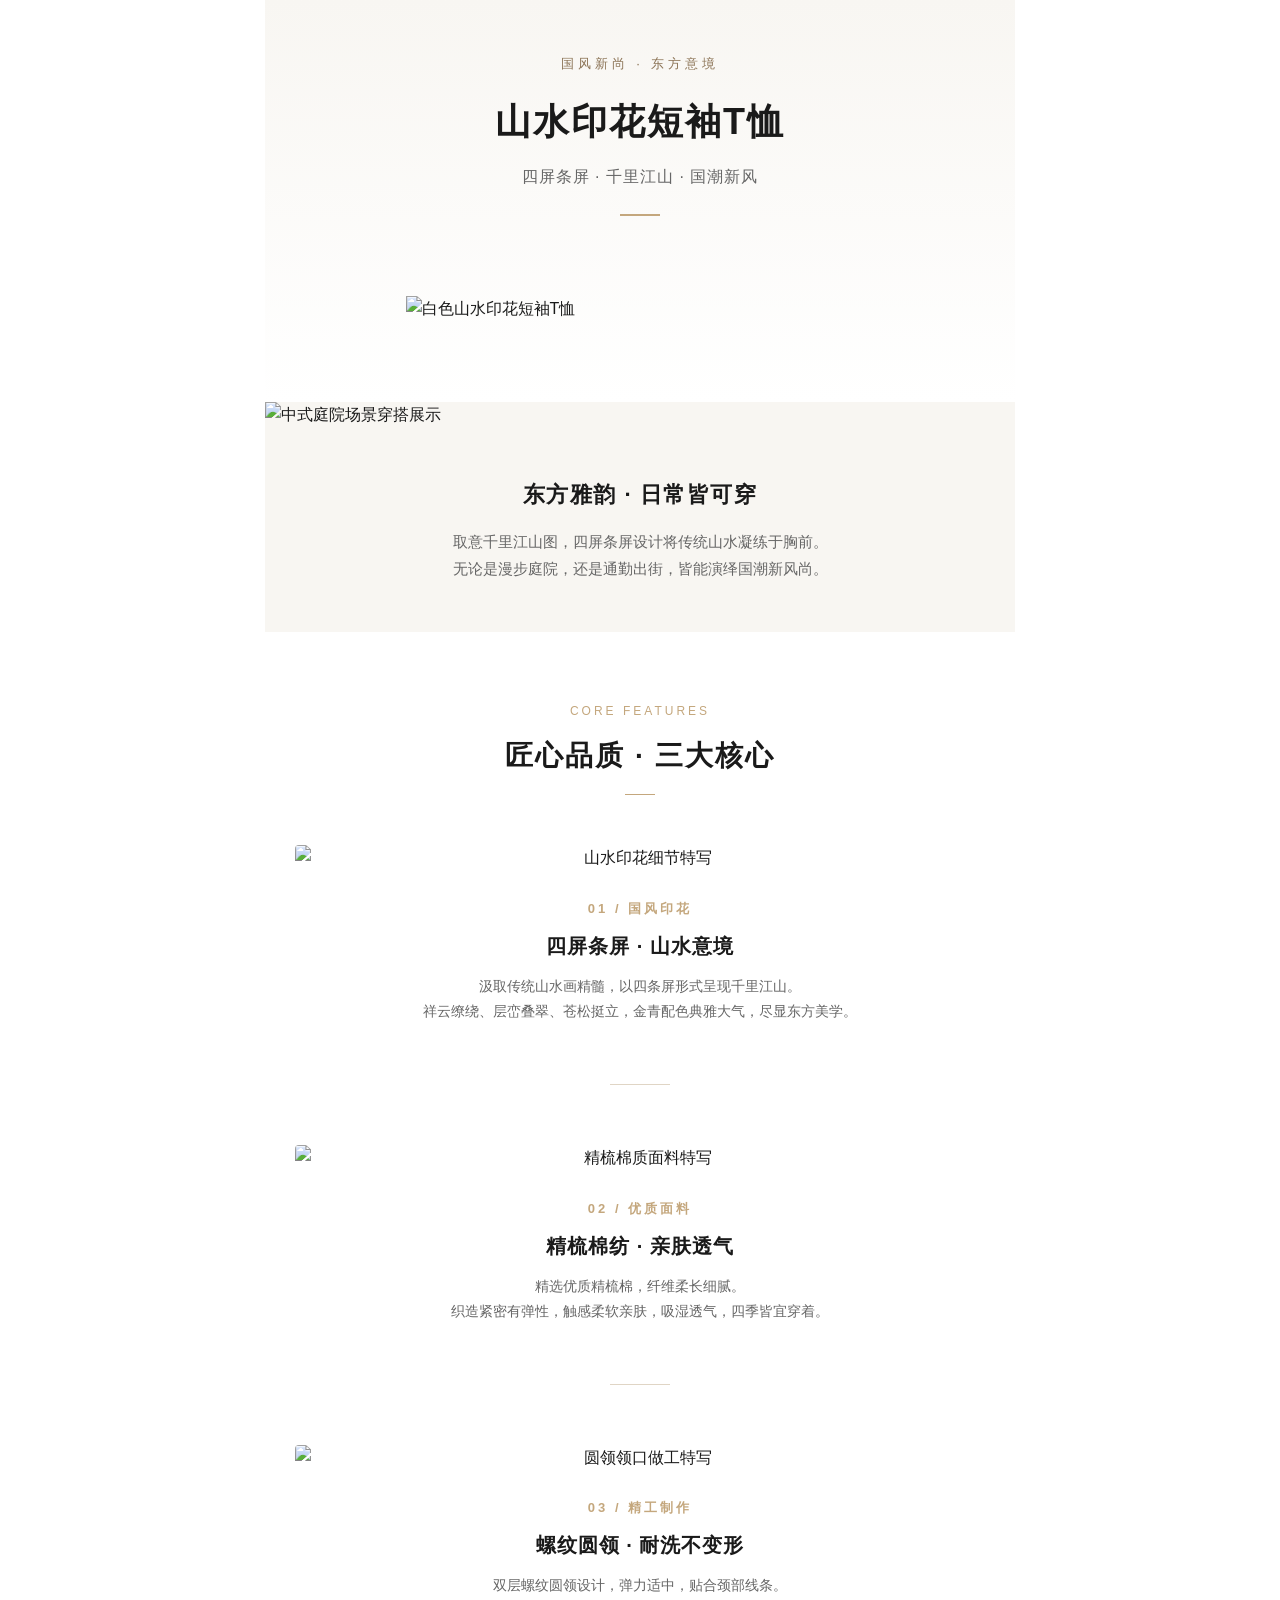
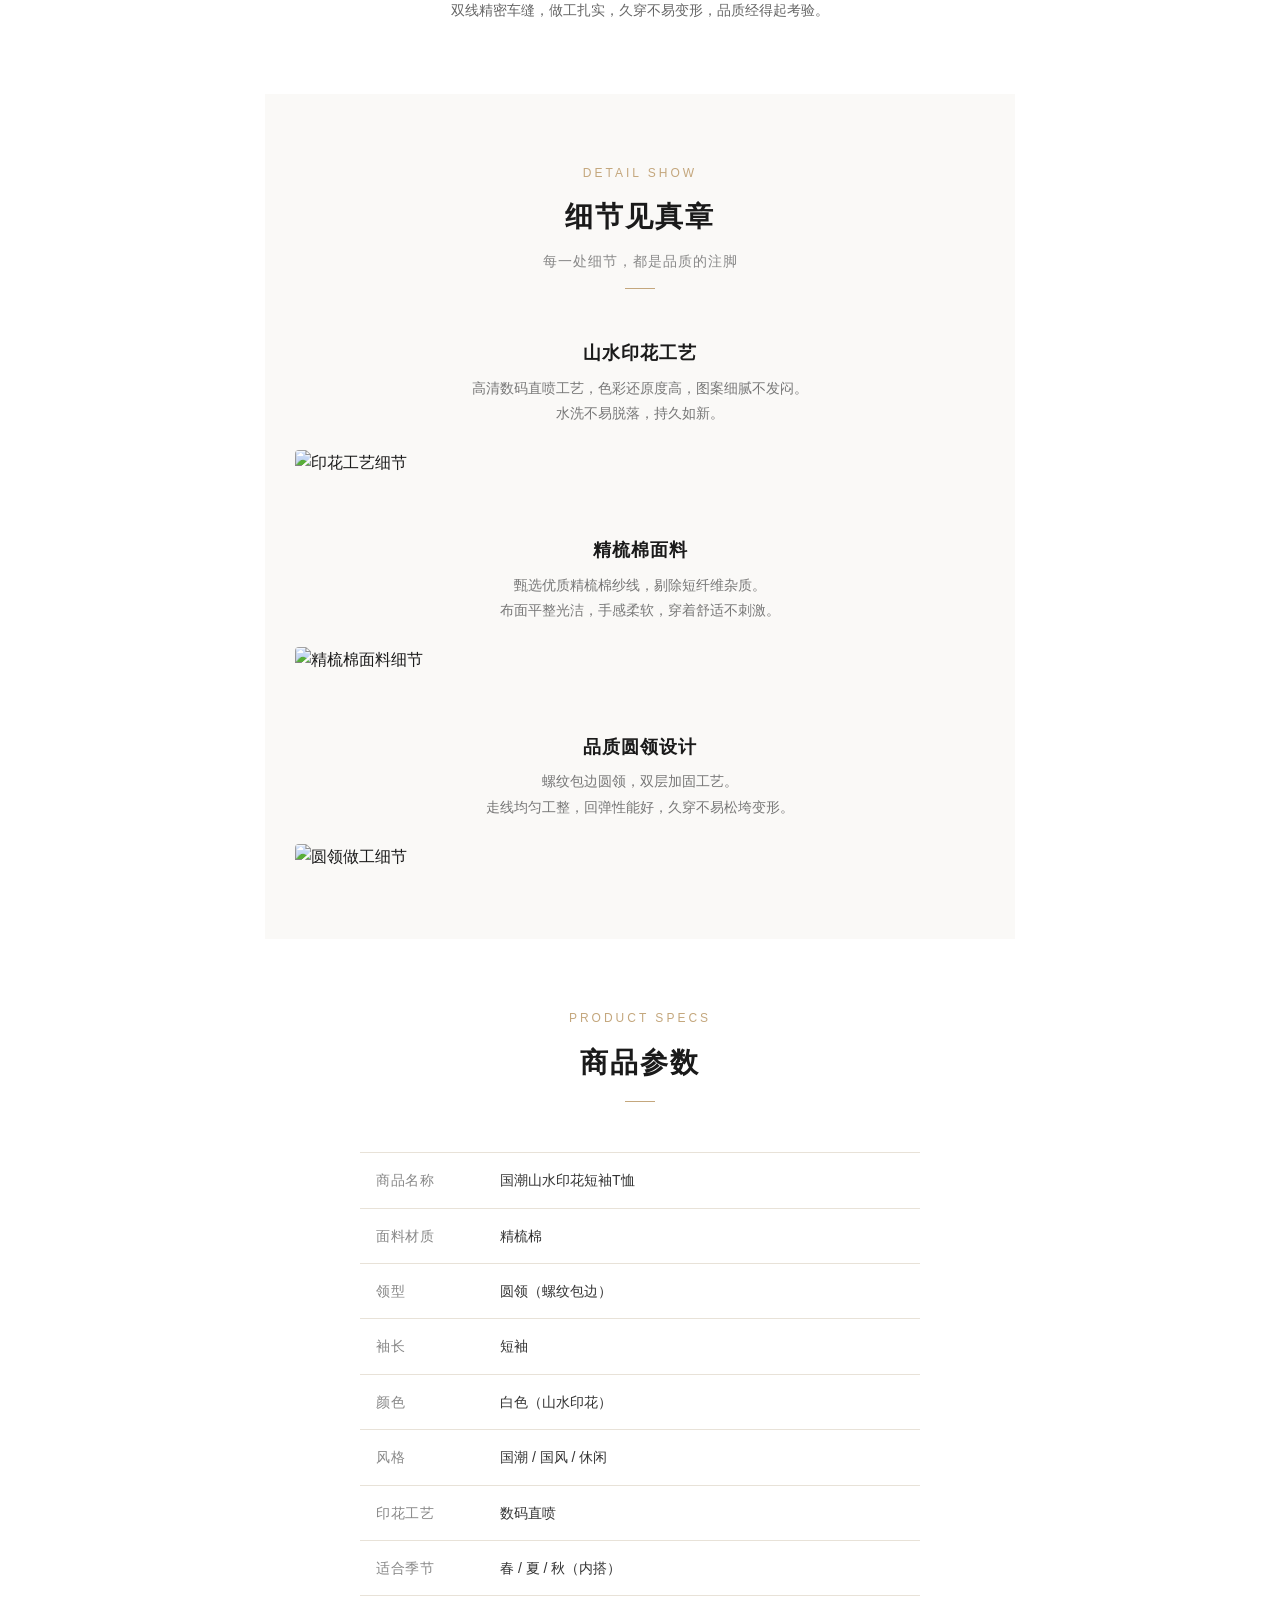
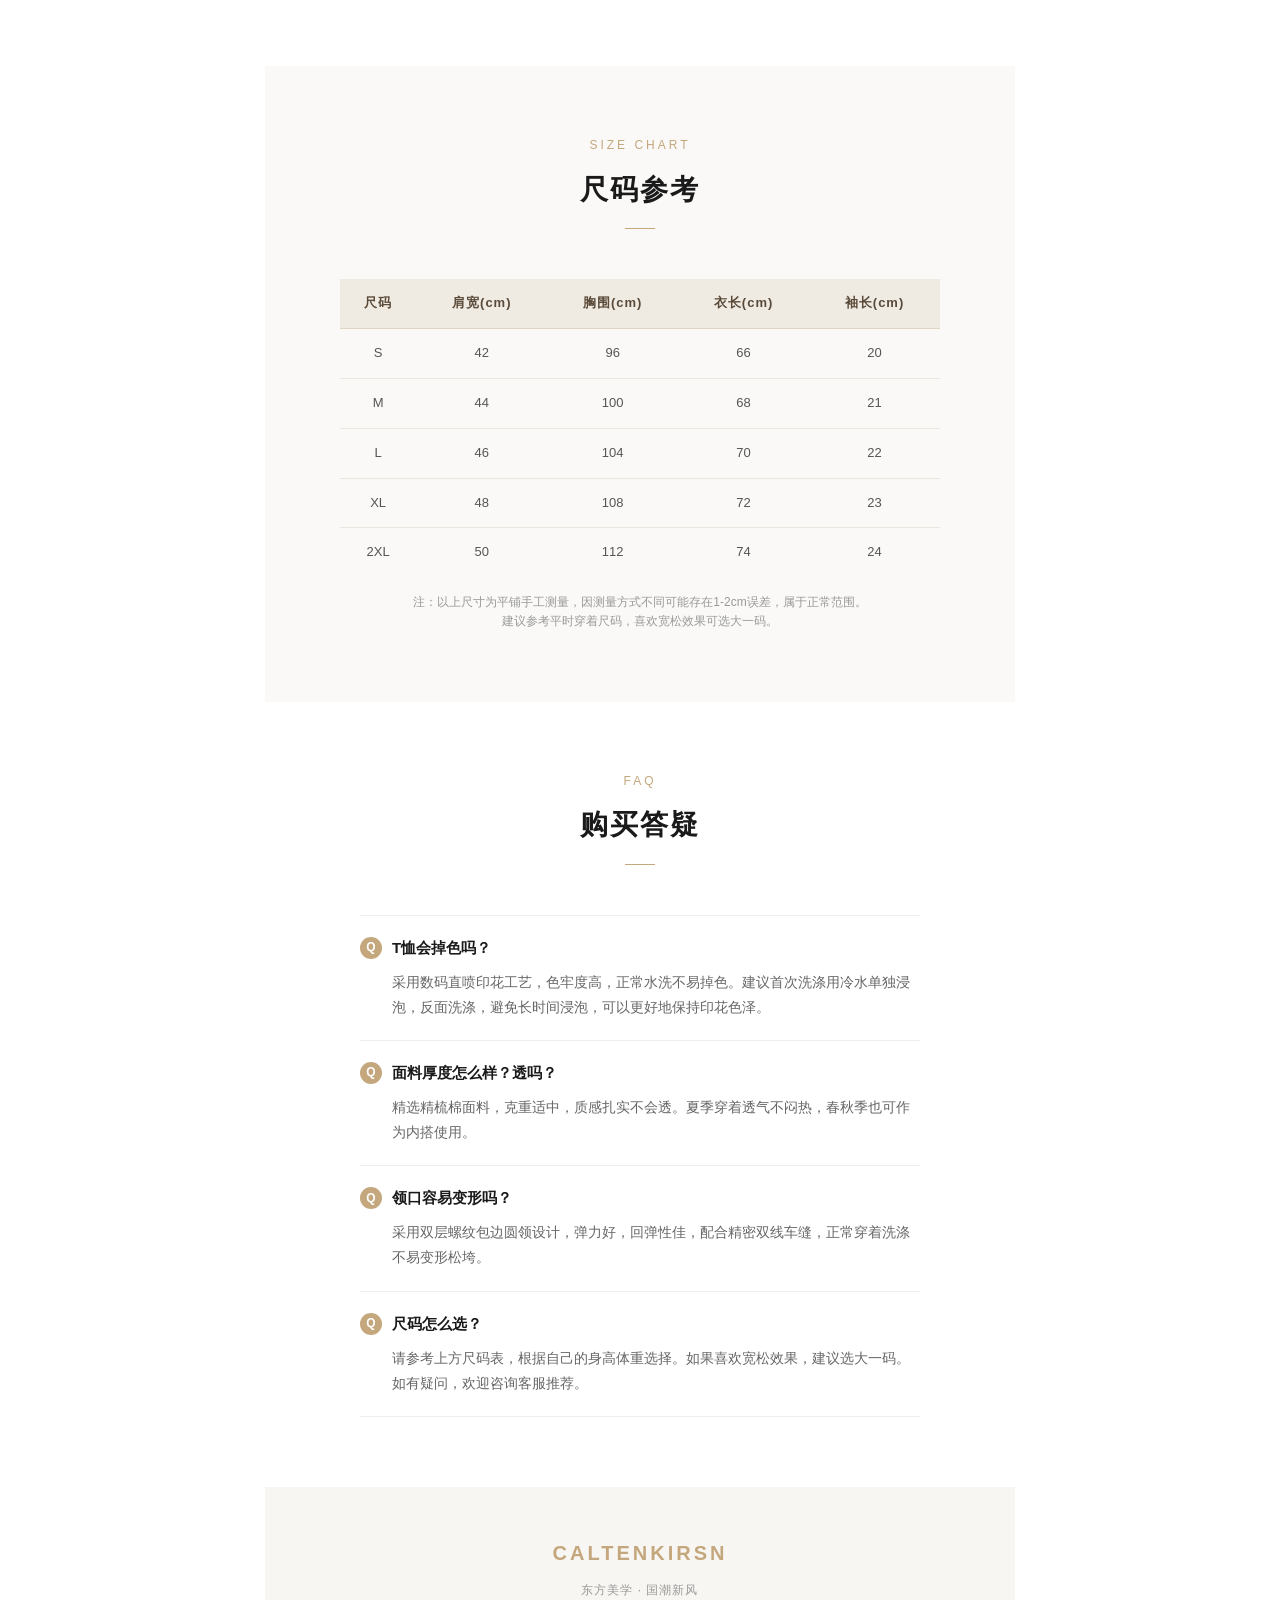
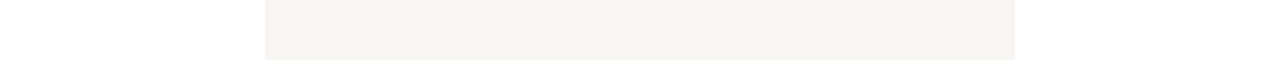
==== case1.html @ 5fe91e08 "更新站点内容 2026-09-12 17:21" ====
<!-- Generated by Trae Work -->
<!DOCTYPE html>
<html lang="zh-CN">
<head>
<meta charset="UTF-8">
<meta name="viewport" content="width=device-width, initial-scale=1.0">
<title>国潮山水印花短袖T恤 - 商品详情</title>
<style>
  * { margin: 0; padding: 0; box-sizing: border-box; }

  body {
    font-family: "Noto Sans CJK SC", "PingFang SC", "Microsoft YaHei", -apple-system, sans-serif;
    color: #1a1a1a;
    background: #ffffff;
    line-height: 1.6;
    -webkit-font-smoothing: antialiased;
  }

  .detail-page {
    max-width: 750px;
    margin: 0 auto;
    background: #ffffff;
  }

  /* ============ Module 1: Hero ============ */
  .hero-section {
    position: relative;
    width: 100%;
    background: linear-gradient(180deg, #f8f6f2 0%, #ffffff 100%);
    overflow: hidden;
  }

  .hero-image-wrap {
    width: 100%;
    display: flex;
    justify-content: center;
    align-items: center;
    padding: 60px 40px 80px;
  }

  .hero-image-wrap img {
    width: 70%;
    max-width: 500px;
    height: auto;
    display: block;
  }

  .hero-headline {
    text-align: center;
    padding: 50px 30px 20px;
  }

  .hero-tag {
    display: inline-block;
    font-size: 13px;
    letter-spacing: 4px;
    color: #8b7355;
    margin-bottom: 18px;
    font-weight: 500;
  }

  .hero-title {
    font-size: 36px;
    font-weight: 700;
    color: #1a1a1a;
    margin-bottom: 14px;
    letter-spacing: 2px;
  }

  .hero-subtitle {
    font-size: 16px;
    color: #666;
    font-weight: 400;
    letter-spacing: 1px;
  }

  .hero-divider {
    width: 40px;
    height: 2px;
    background: #c4a77d;
    margin: 24px auto 0;
  }

  /* ============ Section Common ============ */
  .section {
    padding: 70px 30px;
  }

  .section-header {
    text-align: center;
    margin-bottom: 50px;
  }

  .section-tag {
    font-size: 12px;
    letter-spacing: 3px;
    color: #c4a77d;
    margin-bottom: 12px;
    font-weight: 500;
  }

  .section-title {
    font-size: 28px;
    font-weight: 700;
    color: #1a1a1a;
    letter-spacing: 2px;
    margin-bottom: 10px;
  }

  .section-subtitle {
    font-size: 14px;
    color: #888;
    letter-spacing: 1px;
  }

  .divider {
    width: 30px;
    height: 1px;
    background: #c4a77d;
    margin: 16px auto 0;
  }

  /* ============ Module 2: Scene / Lifestyle ============ */
  .scene-section {
    background: #f8f6f2;
    padding: 0;
  }

  .scene-image-wrap {
    width: 100%;
  }

  .scene-image-wrap img {
    width: 100%;
    height: auto;
    display: block;
  }

  .scene-copy {
    padding: 50px 30px;
    text-align: center;
  }

  .scene-copy h3 {
    font-size: 22px;
    font-weight: 600;
    margin-bottom: 16px;
    color: #1a1a1a;
    letter-spacing: 1.5px;
  }

  .scene-copy p {
    font-size: 15px;
    color: #666;
    line-height: 1.8;
    max-width: 500px;
    margin: 0 auto;
  }

  /* ============ Module 3: Core Selling Points ============ */
  .features-grid {
    display: flex;
    flex-direction: column;
    gap: 60px;
  }

  .feature-item {
    display: flex;
    flex-direction: column;
    align-items: center;
    text-align: center;
  }

  .feature-image {
    width: 100%;
    border-radius: 4px;
    overflow: hidden;
    margin-bottom: 28px;
  }

  .feature-image img {
    width: 100%;
    height: auto;
    display: block;
  }

  .feature-num {
    font-size: 13px;
    color: #c4a77d;
    letter-spacing: 3px;
    margin-bottom: 10px;
    font-weight: 600;
  }

  .feature-title {
    font-size: 20px;
    font-weight: 600;
    color: #1a1a1a;
    margin-bottom: 12px;
    letter-spacing: 1px;
  }

  .feature-desc {
    font-size: 14px;
    color: #666;
    line-height: 1.8;
    max-width: 480px;
  }

  .feature-line {
    width: 60px;
    height: 1px;
    background: #e0d5c5;
    margin: 0 auto;
  }

  /* ============ Module 4: Detail Section (text-first, then image) ============ */
  .detail-section {
    background: #faf9f7;
  }

  .detail-block {
    margin-bottom: 60px;
  }

  .detail-block:last-child {
    margin-bottom: 0;
  }

  .detail-text {
    text-align: center;
    margin-bottom: 24px;
  }

  .detail-text h4 {
    font-size: 18px;
    font-weight: 600;
    color: #1a1a1a;
    margin-bottom: 8px;
    letter-spacing: 1px;
  }

  .detail-text p {
    font-size: 14px;
    color: #777;
    line-height: 1.8;
  }

  .detail-image {
    width: 100%;
    border-radius: 4px;
    overflow: hidden;
  }

  .detail-image img {
    width: 100%;
    height: auto;
    display: block;
  }

  /* ============ Module 5: Specs Table ============ */
  .specs-section {
    background: #ffffff;
  }

  .specs-table {
    max-width: 560px;
    margin: 0 auto;
    border-top: 1px solid #e8e2d8;
  }

  .spec-row {
    display: flex;
    border-bottom: 1px solid #e8e2d8;
    padding: 16px 0;
  }

  .spec-label {
    width: 140px;
    font-size: 14px;
    color: #888;
    font-weight: 500;
    padding-left: 16px;
    letter-spacing: 0.5px;
  }

  .spec-value {
    flex: 1;
    font-size: 14px;
    color: #333;
    padding-right: 16px;
  }

  /* ============ Module 6: Size Chart ============ */
  .size-section {
    background: #faf9f7;
  }

  .size-table {
    width: 100%;
    max-width: 600px;
    margin: 0 auto;
    border-collapse: collapse;
    font-size: 13px;
  }

  .size-table th {
    background: #f0ebe2;
    color: #5a4a3a;
    font-weight: 600;
    padding: 14px 8px;
    letter-spacing: 1px;
    border-bottom: 1px solid #e0d5c5;
  }

  .size-table td {
    padding: 14px 8px;
    text-align: center;
    color: #555;
    border-bottom: 1px solid #ece7de;
  }

  .size-table tr:last-child td {
    border-bottom: none;
  }

  .size-note {
    text-align: center;
    font-size: 12px;
    color: #999;
    margin-top: 16px;
    line-height: 1.6;
  }

  /* ============ Module 7: FAQ ============ */
  .faq-section {
    background: #ffffff;
  }

  .faq-list {
    max-width: 560px;
    margin: 0 auto;
  }

  .faq-item {
    border-bottom: 1px solid #eee;
    padding: 20px 0;
  }

  .faq-item:first-child {
    border-top: 1px solid #eee;
  }

  .faq-q {
    font-size: 15px;
    font-weight: 600;
    color: #1a1a1a;
    margin-bottom: 10px;
    display: flex;
    align-items: flex-start;
    gap: 10px;
  }

  .faq-q::before {
    content: "Q";
    display: inline-flex;
    align-items: center;
    justify-content: center;
    min-width: 22px;
    height: 22px;
    background: #c4a77d;
    color: #fff;
    border-radius: 50%;
    font-size: 12px;
    font-weight: 700;
    flex-shrink: 0;
    margin-top: 1px;
  }

  .faq-a {
    font-size: 14px;
    color: #666;
    line-height: 1.8;
    padding-left: 32px;
  }

  /* ============ Footer ============ */
  .footer {
    text-align: center;
    padding: 50px 30px 60px;
    background: #f8f6f2;
  }

  .footer-logo {
    font-size: 20px;
    font-weight: 700;
    color: #c4a77d;
    letter-spacing: 3px;
    margin-bottom: 12px;
  }

  .footer-text {
    font-size: 12px;
    color: #999;
    letter-spacing: 1px;
  }

  /* ============ Responsive ============ */
  @media (max-width: 480px) {
    .hero-title { font-size: 28px; }
    .hero-tag { font-size: 12px; }
    .section-title { font-size: 22px; }
    .hero-image-wrap { padding: 40px 20px 60px; }
    .section { padding: 50px 20px; }
    .spec-label { width: 110px; }
  }
</style>
</head>
<body>
<div class="detail-page">

  <!-- Module 1: Hero / 首屏 -->
  <section class="hero-section">
    <div class="hero-headline">
      <div class="hero-tag">国风新尚 · 东方意境</div>
      <h1 class="hero-title">山水印花短袖T恤</h1>
      <p class="hero-subtitle">四屏条屏 · 千里江山 · 国潮新风</p>
      <div class="hero-divider"></div>
    </div>
    <div class="hero-image-wrap">
      <img src="detail_01_hero.jpg" alt="白色山水印花短袖T恤">
    </div>
  </section>

  <!-- Module 2: Scene / 场景穿搭 -->
  <section class="scene-section">
    <div class="scene-image-wrap">
      <img src="detail_02_scene.jpg" alt="中式庭院场景穿搭展示">
    </div>
    <div class="scene-copy">
      <h3>东方雅韵 · 日常皆可穿</h3>
      <p>取意千里江山图，四屏条屏设计将传统山水凝练于胸前。<br>
      无论是漫步庭院，还是通勤出街，皆能演绎国潮新风尚。</p>
    </div>
  </section>

  <!-- Module 3: Core Benefits / 核心卖点 -->
  <section class="section">
    <div class="section-header">
      <div class="section-tag">CORE FEATURES</div>
      <h2 class="section-title">匠心品质 · 三大核心</h2>
      <div class="divider"></div>
    </div>

    <div class="features-grid">
      <!-- Feature 1: Print -->
      <div class="feature-item">
        <div class="feature-image">
          <img src="detail_03_print_detail.jpg" alt="山水印花细节特写">
        </div>
        <div class="feature-num">01 / 国风印花</div>
        <h3 class="feature-title">四屏条屏 · 山水意境</h3>
        <p class="feature-desc">汲取传统山水画精髓，以四条屏形式呈现千里江山。<br>
        祥云缭绕、层峦叠翠、苍松挺立，金青配色典雅大气，尽显东方美学。</p>
      </div>

      <div class="feature-line"></div>

      <!-- Feature 2: Fabric -->
      <div class="feature-item">
        <div class="feature-image">
          <img src="detail_04_fabric_detail.jpg" alt="精梳棉质面料特写">
        </div>
        <div class="feature-num">02 / 优质面料</div>
        <h3 class="feature-title">精梳棉纺 · 亲肤透气</h3>
        <p class="feature-desc">精选优质精梳棉，纤维柔长细腻。<br>
        织造紧密有弹性，触感柔软亲肤，吸湿透气，四季皆宜穿着。</p>
      </div>

      <div class="feature-line"></div>

      <!-- Feature 3: Collar Craft -->
      <div class="feature-item">
        <div class="feature-image">
          <img src="detail_05_collar_detail.jpg" alt="圆领领口做工特写">
        </div>
        <div class="feature-num">03 / 精工制作</div>
        <h3 class="feature-title">螺纹圆领 · 耐洗不变形</h3>
        <p class="feature-desc">双层螺纹圆领设计，弹力适中，贴合颈部线条。<br>
        双线精密车缝，做工扎实，久穿不易变形，品质经得起考验。</p>
      </div>
    </div>
  </section>

  <!-- Module 4: Details / 细节详解 -->
  <section class="section detail-section">
    <div class="section-header">
      <div class="section-tag">DETAIL SHOW</div>
      <h2 class="section-title">细节见真章</h2>
      <p class="section-subtitle">每一处细节，都是品质的注脚</p>
      <div class="divider"></div>
    </div>

    <div class="detail-block">
      <div class="detail-text">
        <h4>山水印花工艺</h4>
        <p>高清数码直喷工艺，色彩还原度高，图案细腻不发闷。<br>水洗不易脱落，持久如新。</p>
      </div>
      <div class="detail-image">
        <img src="detail_03_print_detail.jpg" alt="印花工艺细节">
      </div>
    </div>

    <div class="detail-block">
      <div class="detail-text">
        <h4>精梳棉面料</h4>
        <p>甄选优质精梳棉纱线，剔除短纤维杂质。<br>布面平整光洁，手感柔软，穿着舒适不刺激。</p>
      </div>
      <div class="detail-image">
        <img src="detail_04_fabric_detail.jpg" alt="精梳棉面料细节">
      </div>
    </div>

    <div class="detail-block">
      <div class="detail-text">
        <h4>品质圆领设计</h4>
        <p>螺纹包边圆领，双层加固工艺。<br>走线均匀工整，回弹性能好，久穿不易松垮变形。</p>
      </div>
      <div class="detail-image">
        <img src="detail_05_collar_detail.jpg" alt="圆领做工细节">
      </div>
    </div>
  </section>

  <!-- Module 5: Specs / 参数规格 -->
  <section class="section specs-section">
    <div class="section-header">
      <div class="section-tag">PRODUCT SPECS</div>
      <h2 class="section-title">商品参数</h2>
      <div class="divider"></div>
    </div>

    <div class="specs-table">
      <div class="spec-row">
        <div class="spec-label">商品名称</div>
        <div class="spec-value">国潮山水印花短袖T恤</div>
      </div>
      <div class="spec-row">
        <div class="spec-label">面料材质</div>
        <div class="spec-value">精梳棉</div>
      </div>
      <div class="spec-row">
        <div class="spec-label">领型</div>
        <div class="spec-value">圆领（螺纹包边）</div>
      </div>
      <div class="spec-row">
        <div class="spec-label">袖长</div>
        <div class="spec-value">短袖</div>
      </div>
      <div class="spec-row">
        <div class="spec-label">颜色</div>
        <div class="spec-value">白色（山水印花）</div>
      </div>
      <div class="spec-row">
        <div class="spec-label">风格</div>
        <div class="spec-value">国潮 / 国风 / 休闲</div>
      </div>
      <div class="spec-row">
        <div class="spec-label">印花工艺</div>
        <div class="spec-value">数码直喷</div>
      </div>
      <div class="spec-row">
        <div class="spec-label">适合季节</div>
        <div class="spec-value">春 / 夏 / 秋（内搭）</div>
      </div>
    </div>
  </section>

  <!-- Module 6: Size Chart / 尺码表 -->
  <section class="section size-section">
    <div class="section-header">
      <div class="section-tag">SIZE CHART</div>
      <h2 class="section-title">尺码参考</h2>
      <div class="divider"></div>
    </div>

    <table class="size-table">
      <thead>
        <tr>
          <th>尺码</th>
          <th>肩宽(cm)</th>
          <th>胸围(cm)</th>
          <th>衣长(cm)</th>
          <th>袖长(cm)</th>
        </tr>
      </thead>
      <tbody>
        <tr>
          <td>S</td>
          <td>42</td>
          <td>96</td>
          <td>66</td>
          <td>20</td>
        </tr>
        <tr>
          <td>M</td>
          <td>44</td>
          <td>100</td>
          <td>68</td>
          <td>21</td>
        </tr>
        <tr>
          <td>L</td>
          <td>46</td>
          <td>104</td>
          <td>70</td>
          <td>22</td>
        </tr>
        <tr>
          <td>XL</td>
          <td>48</td>
          <td>108</td>
          <td>72</td>
          <td>23</td>
        </tr>
        <tr>
          <td>2XL</td>
          <td>50</td>
          <td>112</td>
          <td>74</td>
          <td>24</td>
        </tr>
      </tbody>
    </table>
    <p class="size-note">
      注：以上尺寸为平铺手工测量，因测量方式不同可能存在1-2cm误差，属于正常范围。<br>
      建议参考平时穿着尺码，喜欢宽松效果可选大一码。
    </p>
  </section>

  <!-- Module 7: FAQ / 购买答疑 -->
  <section class="section faq-section">
    <div class="section-header">
      <div class="section-tag">FAQ</div>
      <h2 class="section-title">购买答疑</h2>
      <div class="divider"></div>
    </div>

    <div class="faq-list">
      <div class="faq-item">
        <div class="faq-q">T恤会掉色吗？</div>
        <div class="faq-a">采用数码直喷印花工艺，色牢度高，正常水洗不易掉色。建议首次洗涤用冷水单独浸泡，反面洗涤，避免长时间浸泡，可以更好地保持印花色泽。</div>
      </div>
      <div class="faq-item">
        <div class="faq-q">面料厚度怎么样？透吗？</div>
        <div class="faq-a">精选精梳棉面料，克重适中，质感扎实不会透。夏季穿着透气不闷热，春秋季也可作为内搭使用。</div>
      </div>
      <div class="faq-item">
        <div class="faq-q">领口容易变形吗？</div>
        <div class="faq-a">采用双层螺纹包边圆领设计，弹力好，回弹性佳，配合精密双线车缝，正常穿着洗涤不易变形松垮。</div>
      </div>
      <div class="faq-item">
        <div class="faq-q">尺码怎么选？</div>
        <div class="faq-a">请参考上方尺码表，根据自己的身高体重选择。如果喜欢宽松效果，建议选大一码。如有疑问，欢迎咨询客服推荐。</div>
      </div>
    </div>
  </section>

  <!-- Footer -->
  <footer class="footer">
    <div class="footer-logo">CALTENKIRSN</div>
    <p class="footer-text">东方美学 · 国潮新风</p>
  </footer>

</div>
</body>
</html>
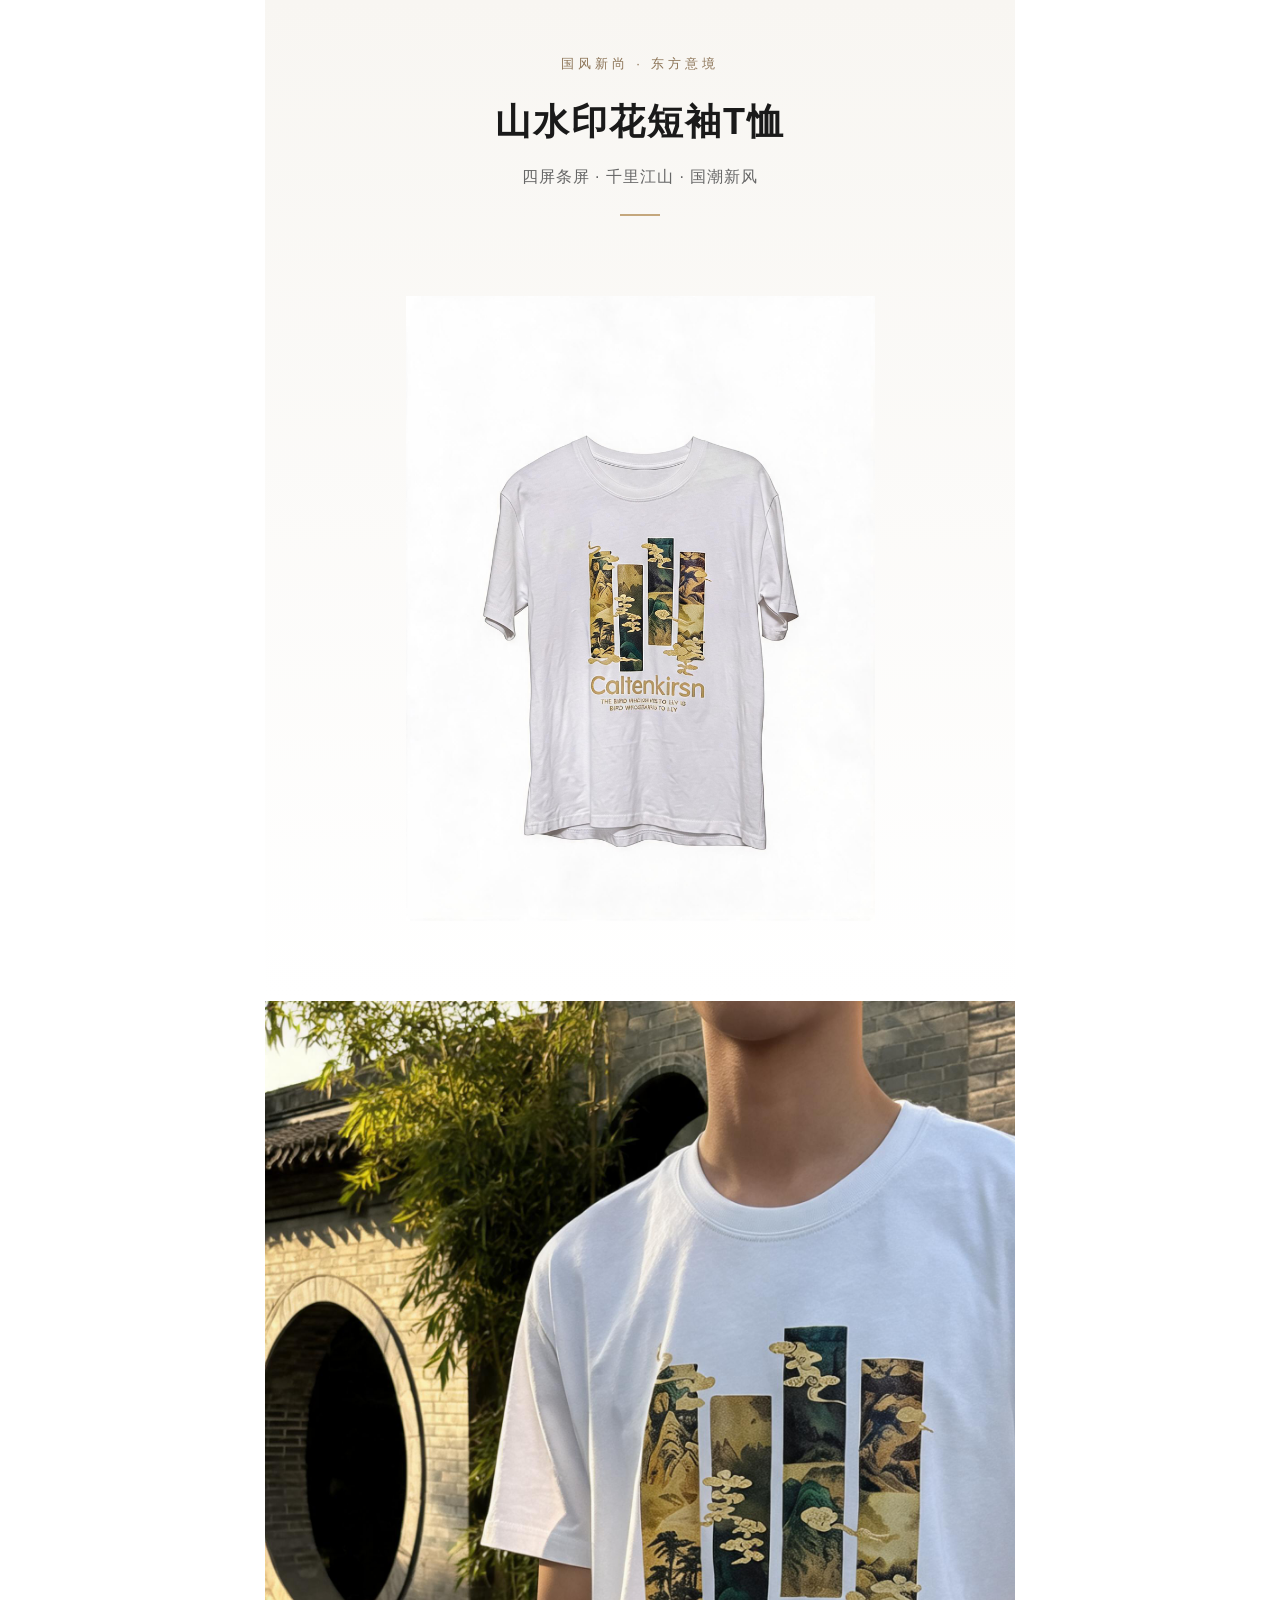
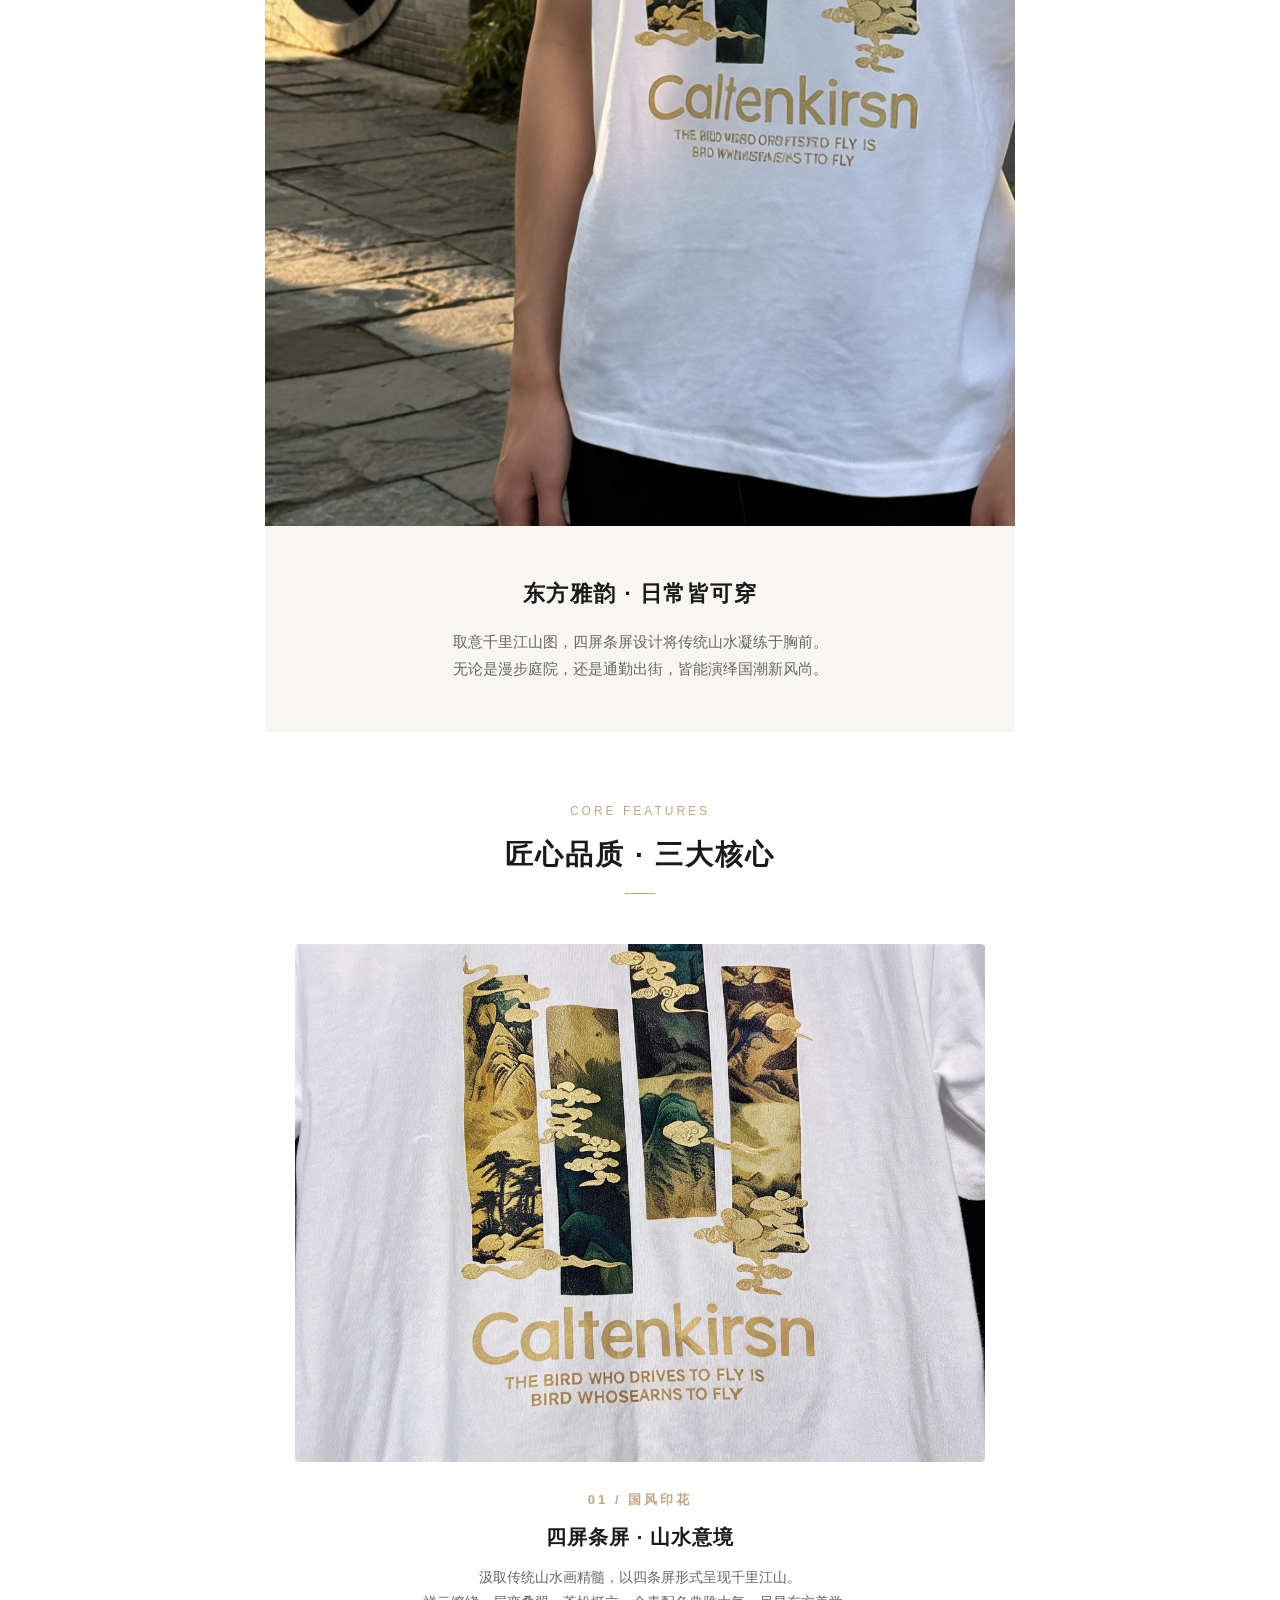
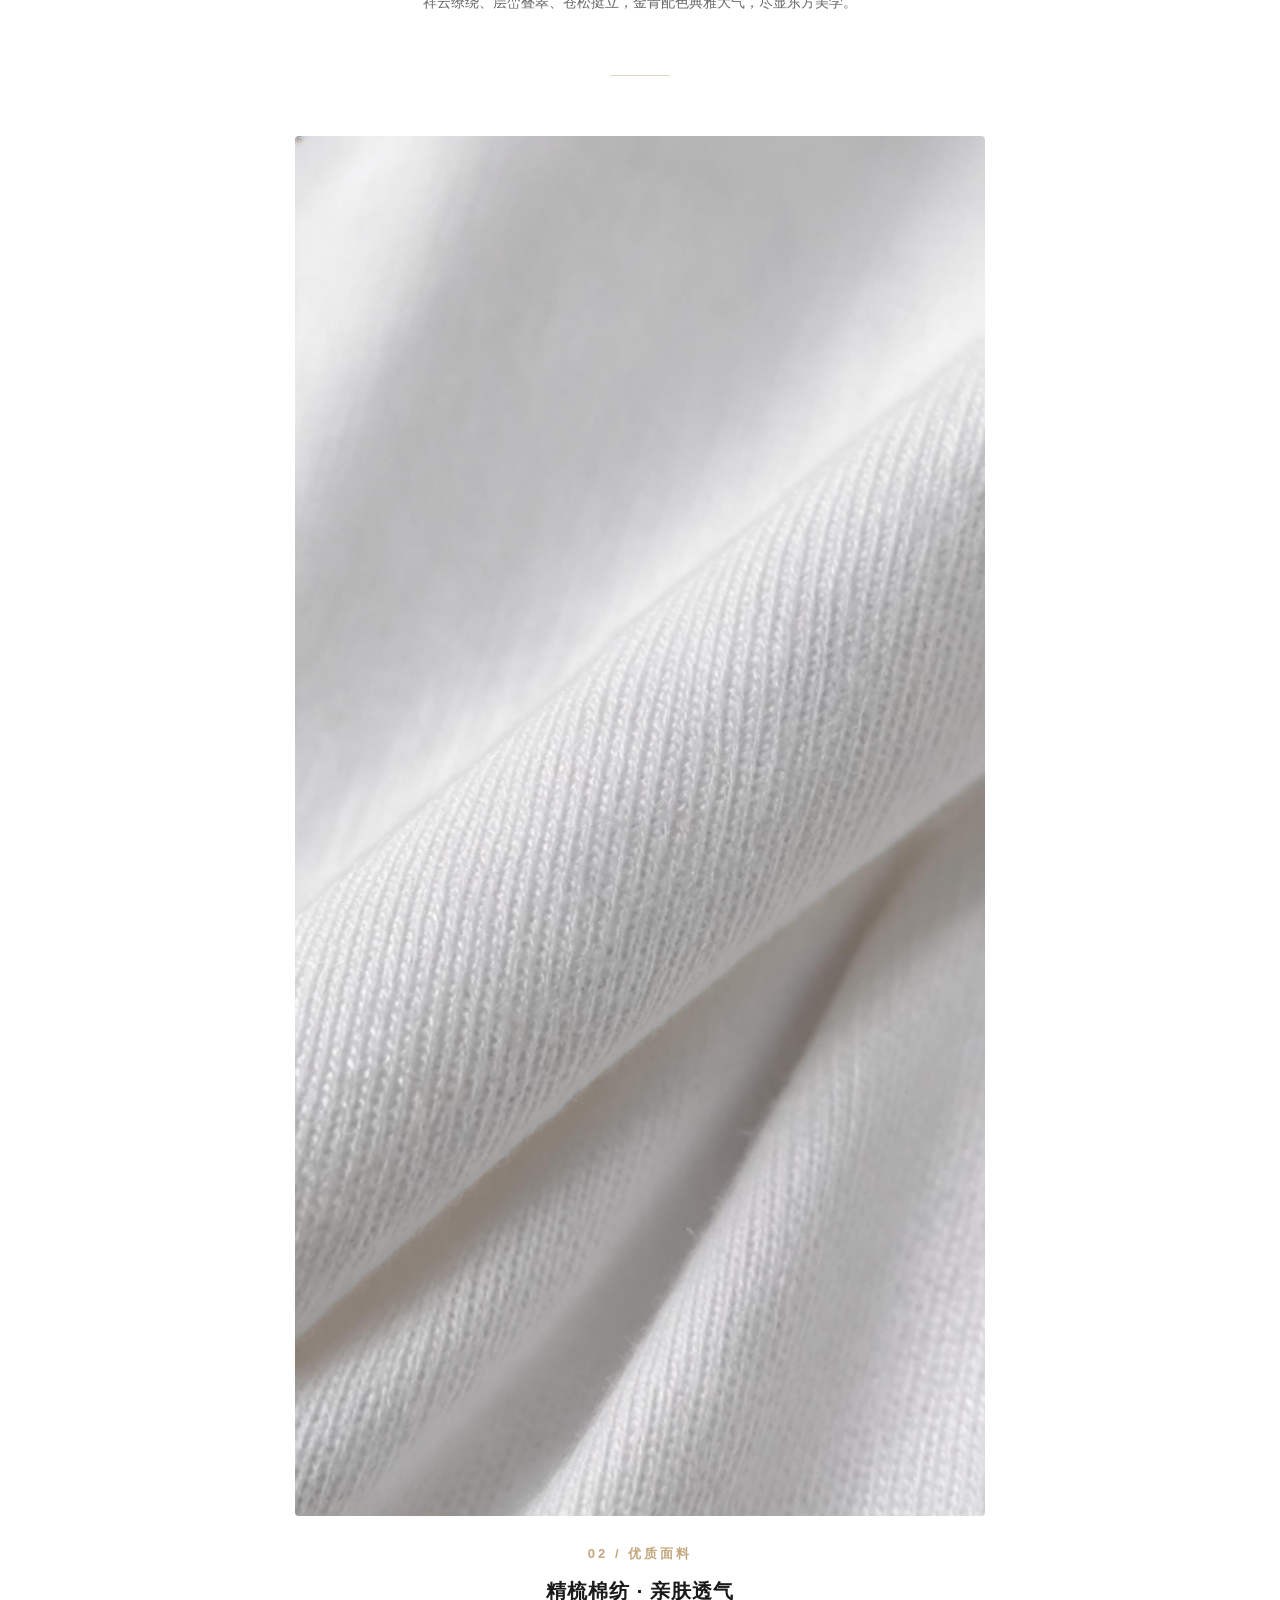
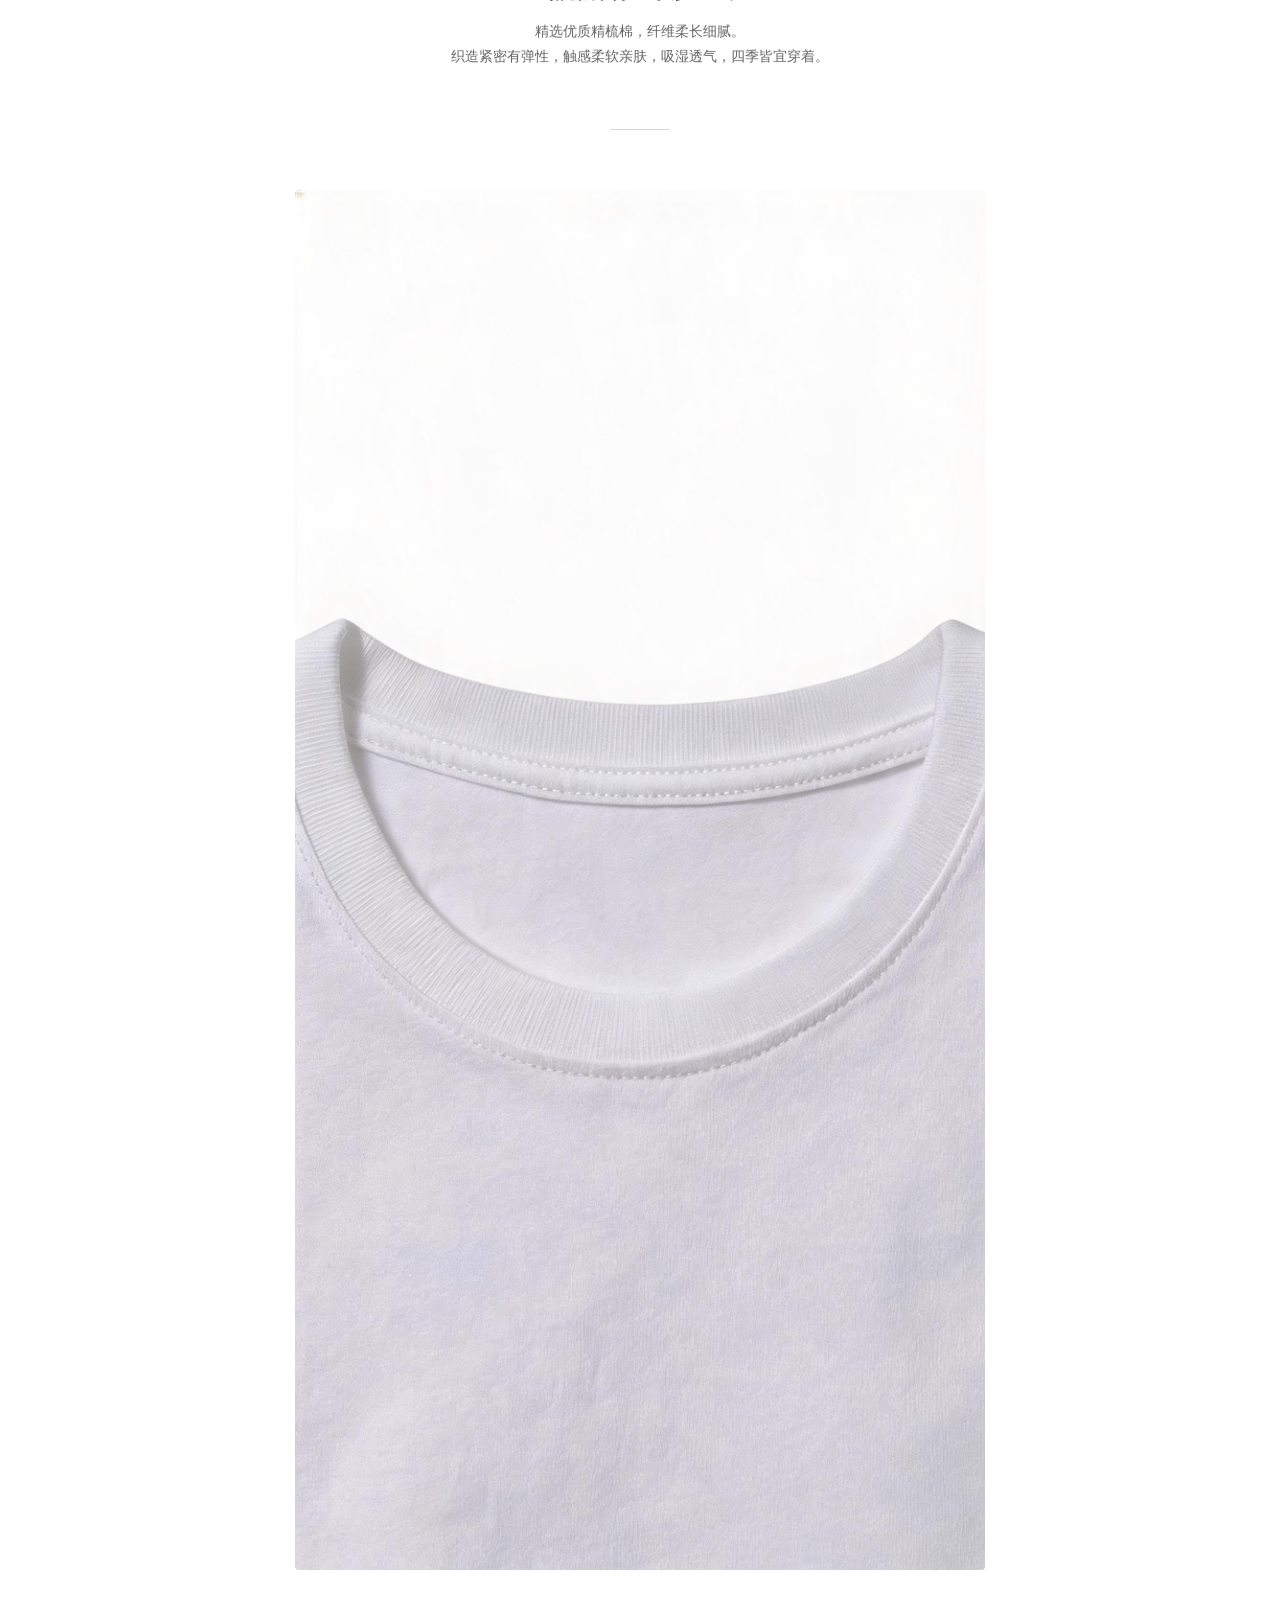
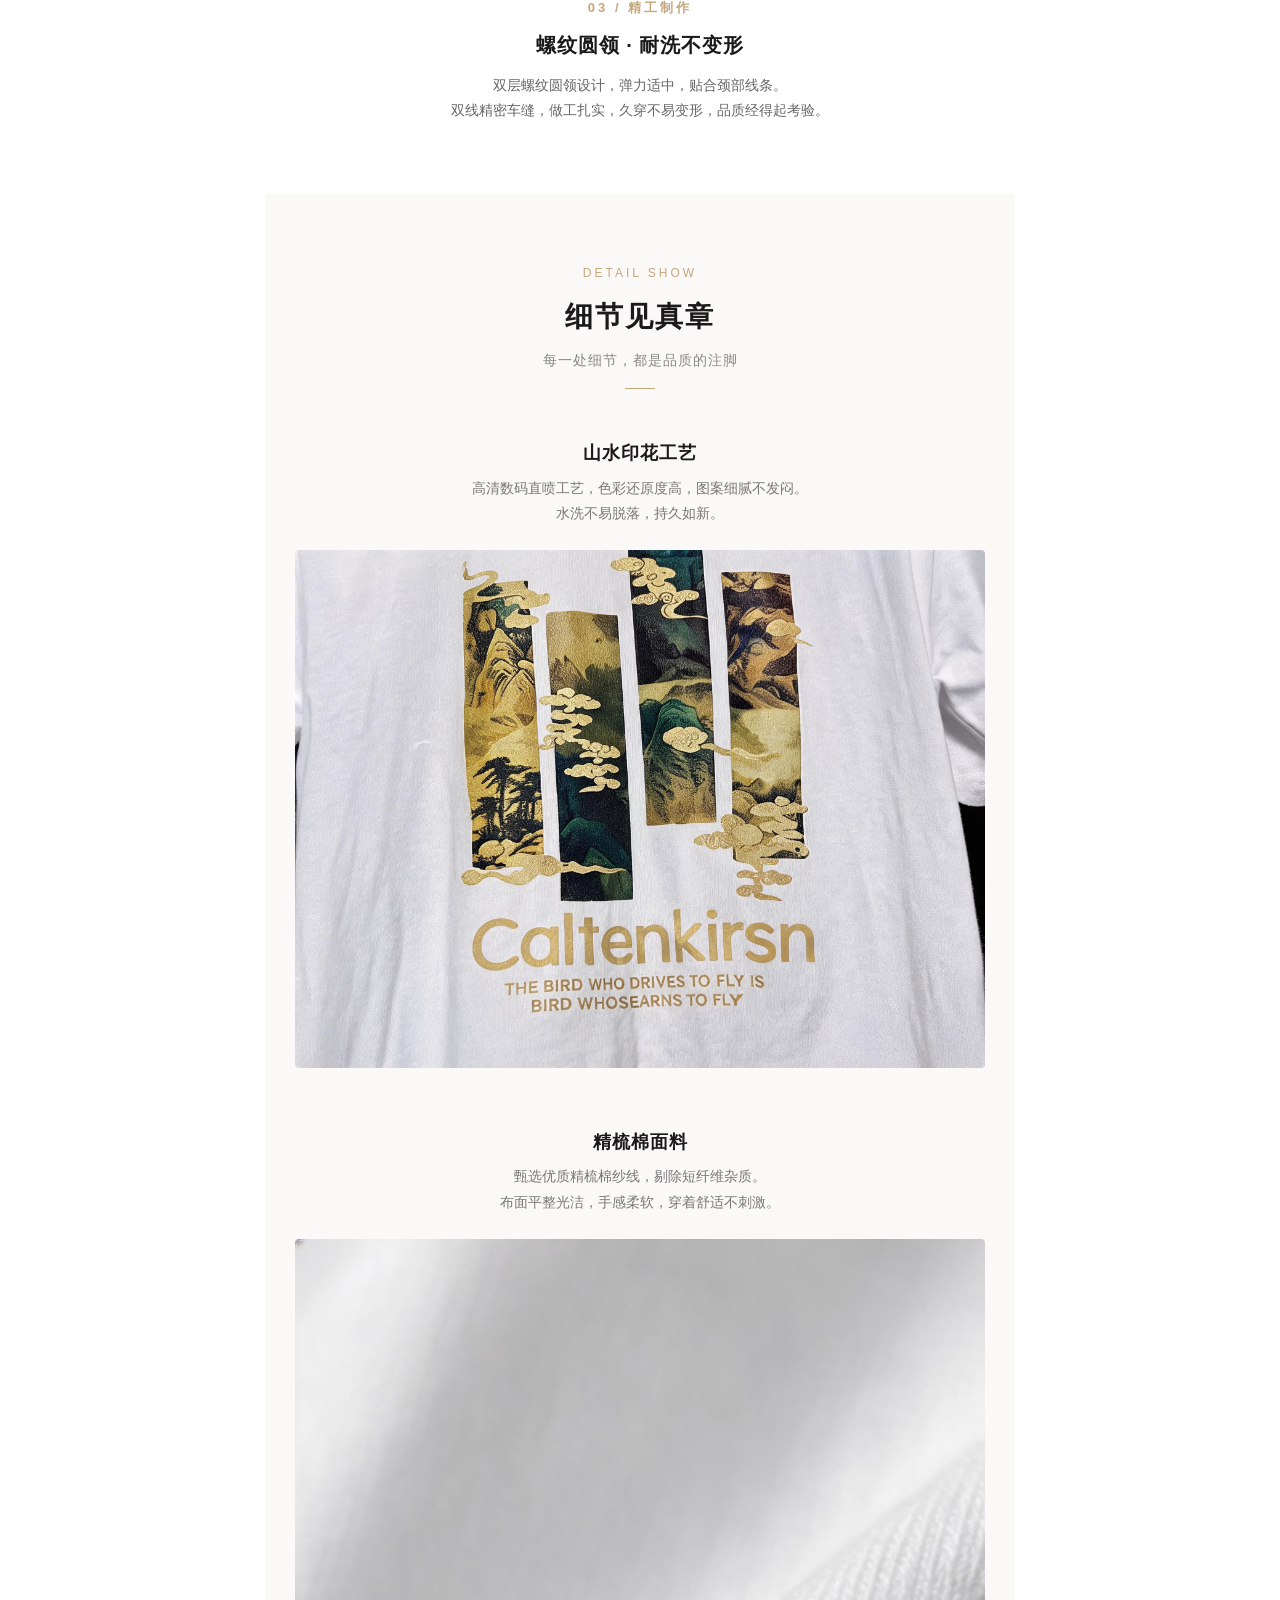
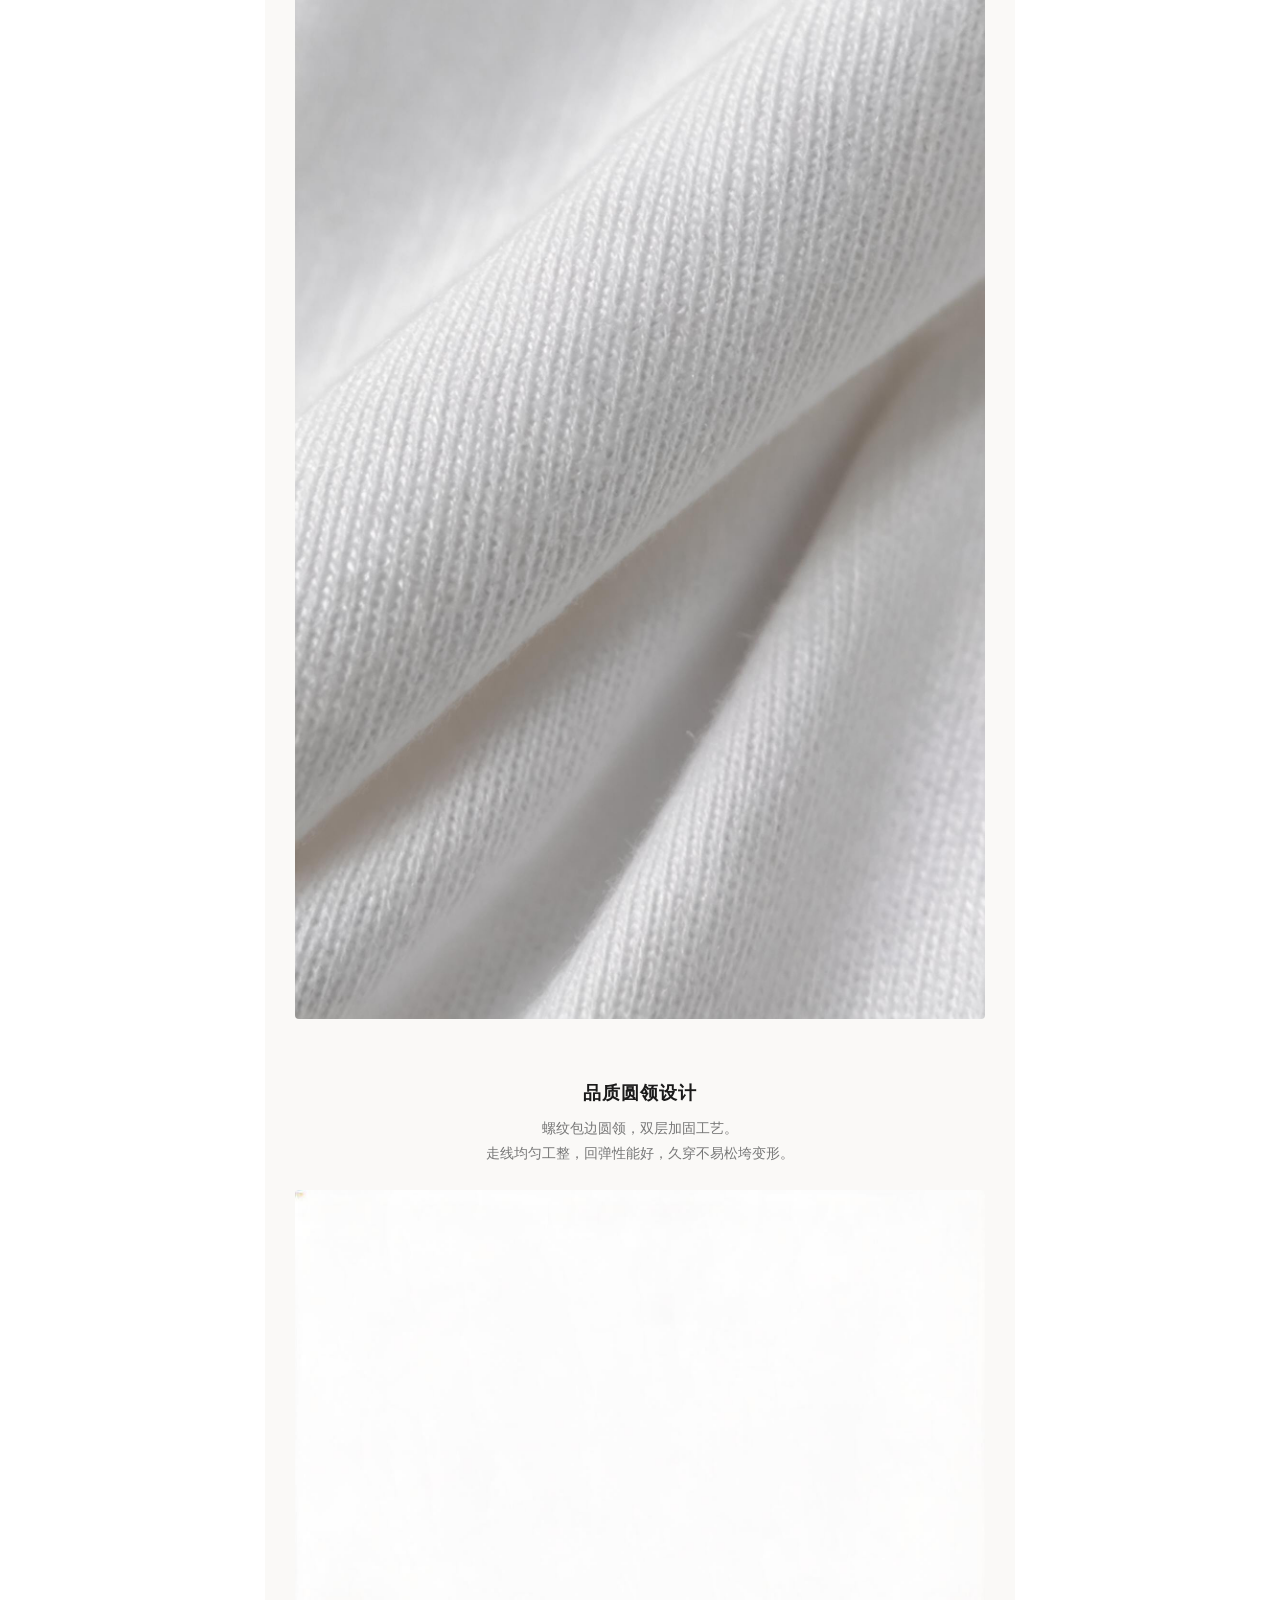
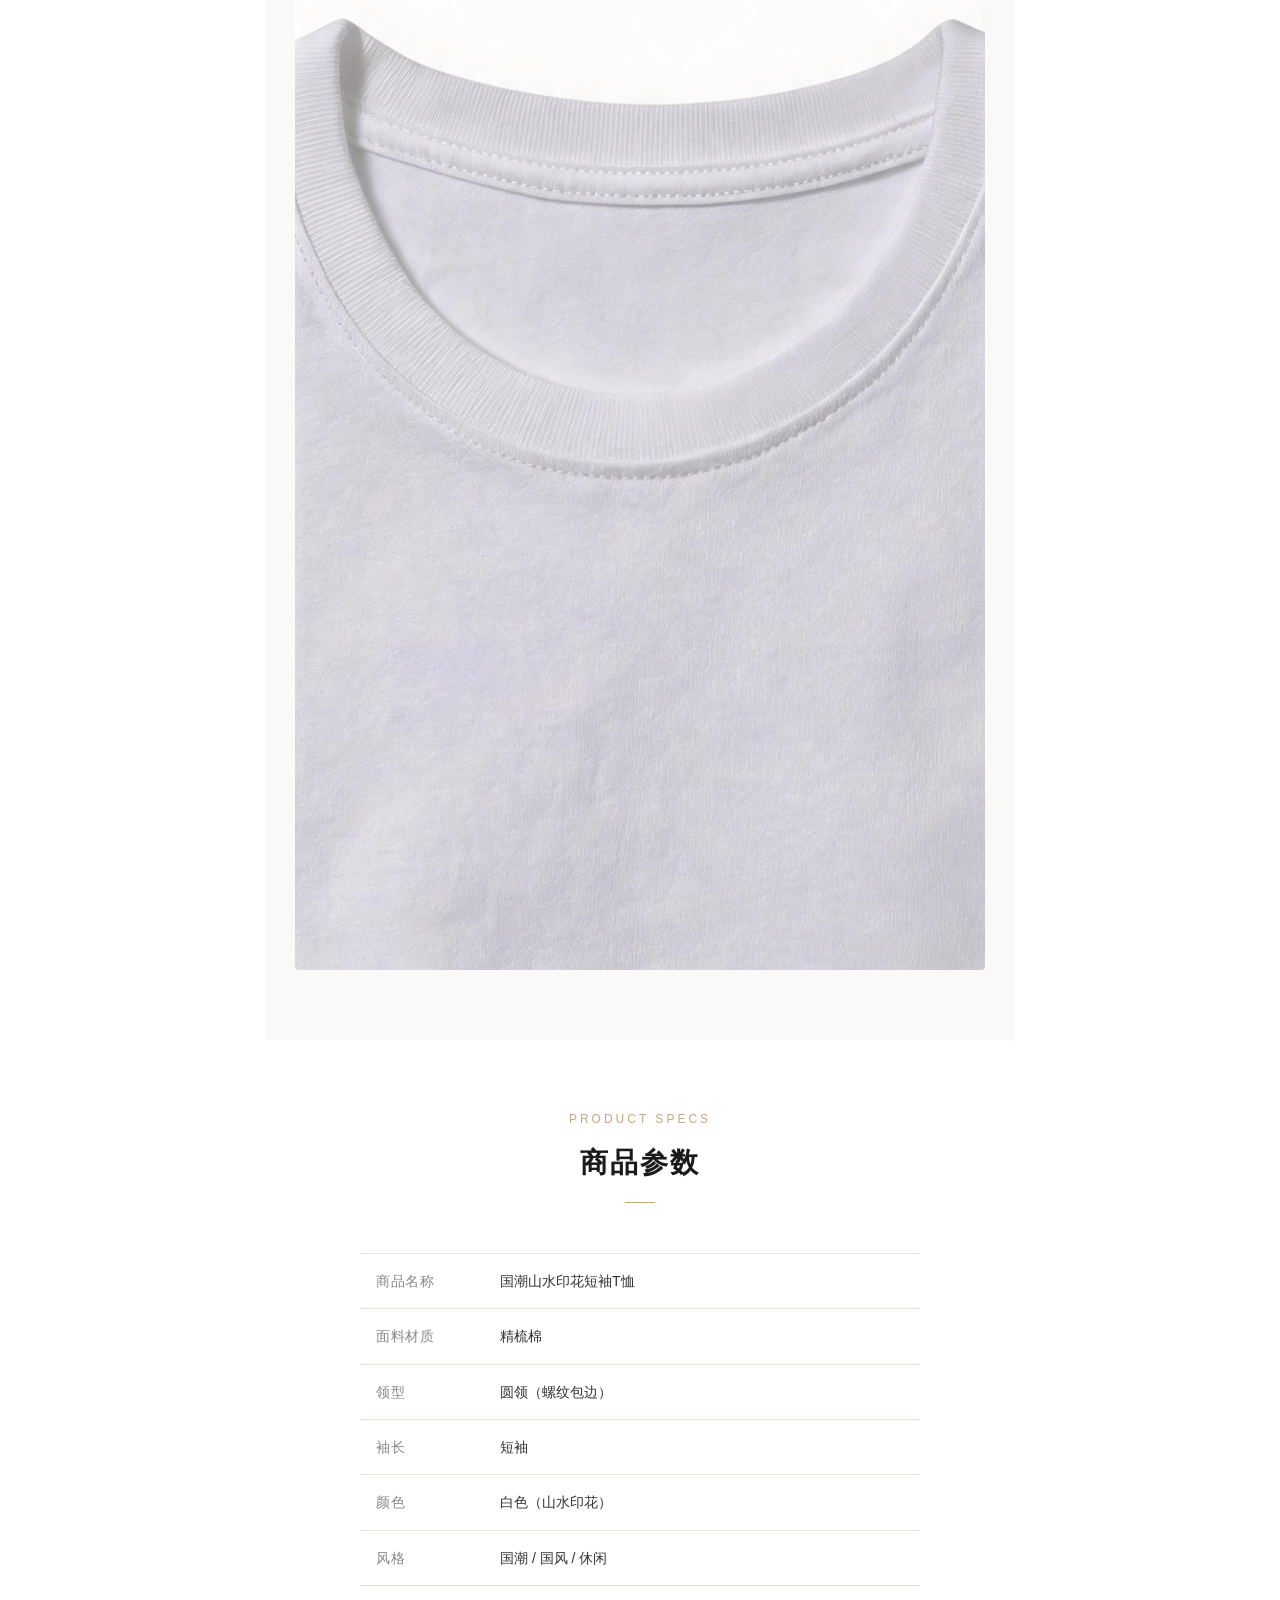
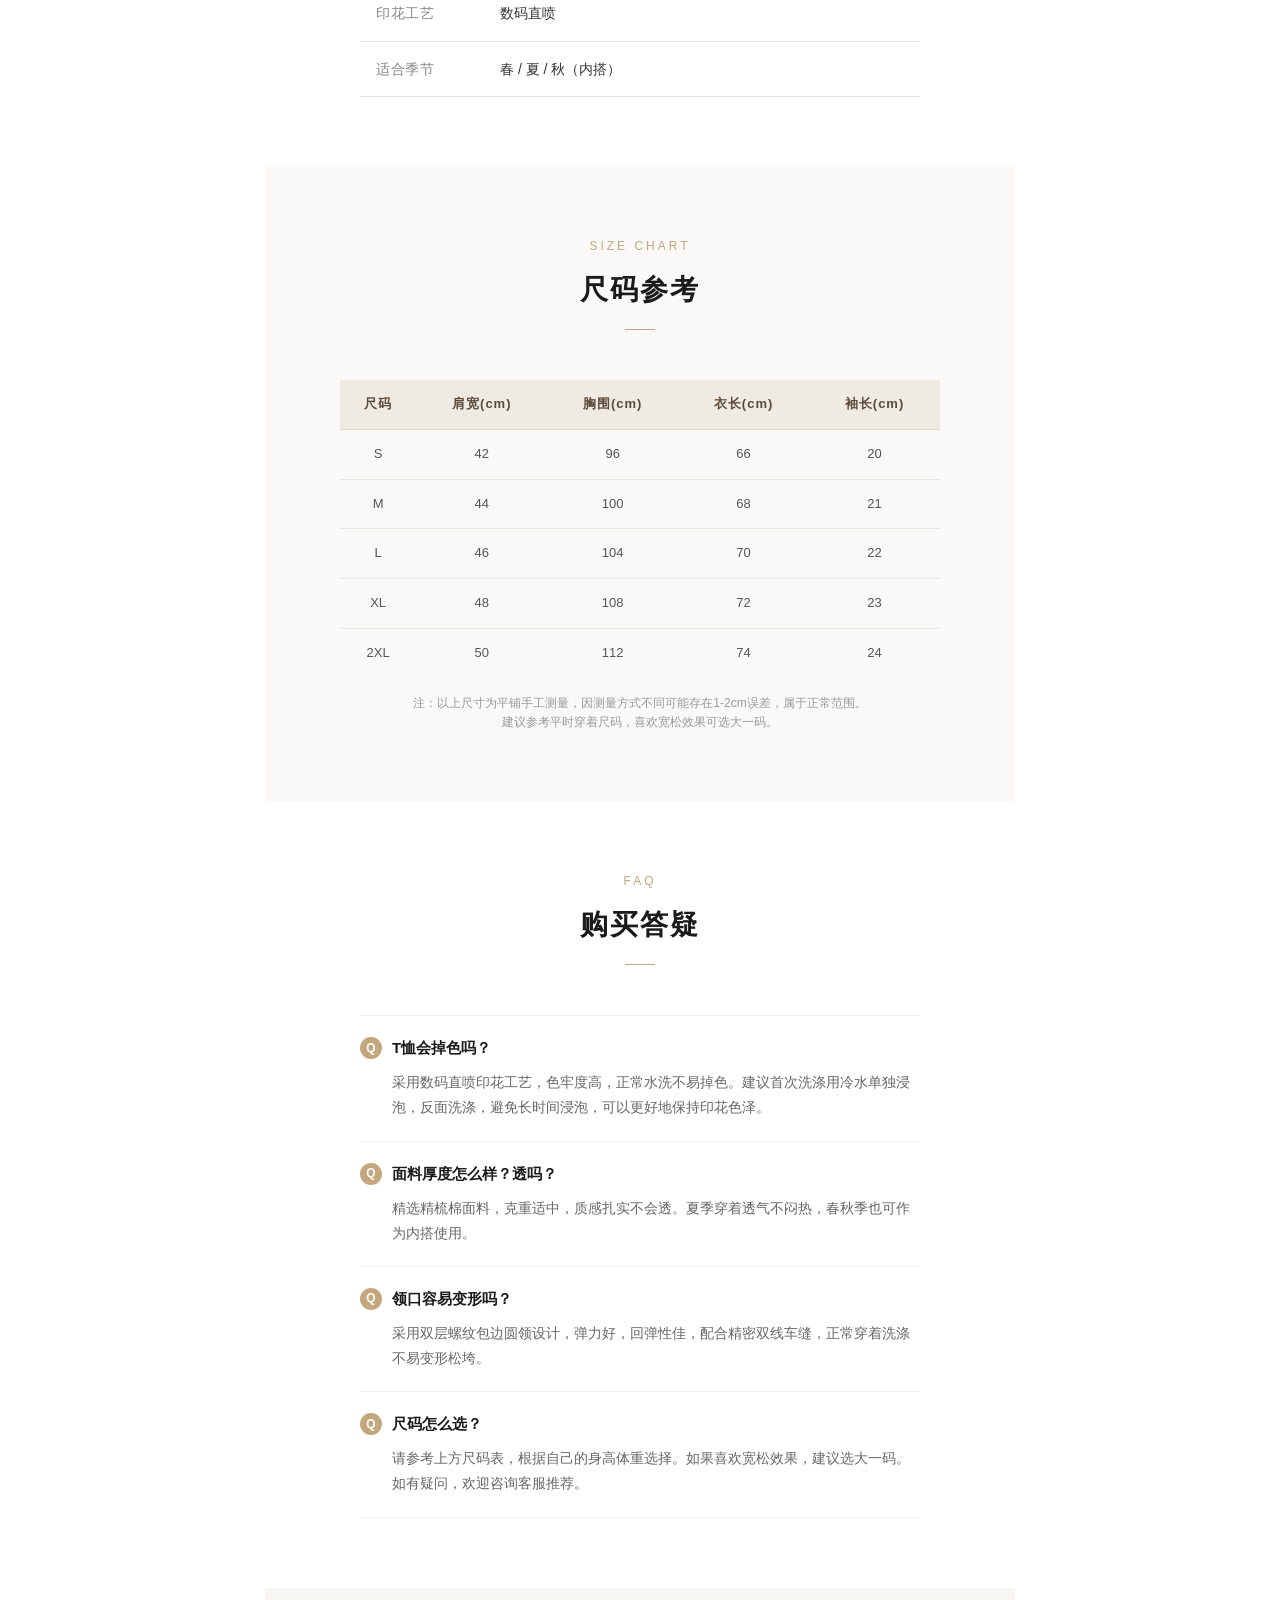
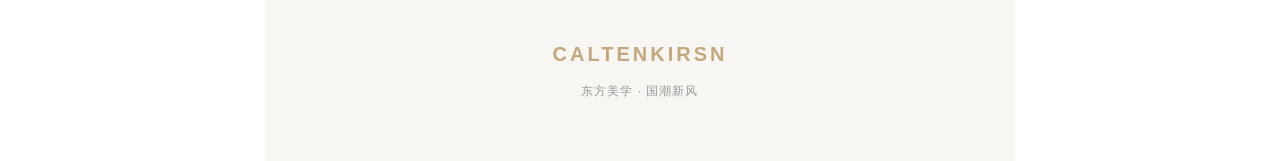
==== commit 29a652d9: "更新站点内容 2026-09-12 17:27" ====
--- a/case1.html
+++ b/case1.html
@@ -1,677 +1,701 @@
 <!-- Generated by Trae Work -->
 <!DOCTYPE html>
 <html lang="zh-CN">
+
 <head>
-<meta charset="UTF-8">
-<meta name="viewport" content="width=device-width, initial-scale=1.0">
-<title>国潮山水印花短袖T恤 - 商品详情</title>
-<style>
-  * { margin: 0; padding: 0; box-sizing: border-box; }
-
-  body {
-    font-family: "Noto Sans CJK SC", "PingFang SC", "Microsoft YaHei", -apple-system, sans-serif;
-    color: #1a1a1a;
-    background: #ffffff;
-    line-height: 1.6;
-    -webkit-font-smoothing: antialiased;
-  }
-
-  .detail-page {
-    max-width: 750px;
-    margin: 0 auto;
-    background: #ffffff;
-  }
-
-  /* ============ Module 1: Hero ============ */
-  .hero-section {
-    position: relative;
-    width: 100%;
-    background: linear-gradient(180deg, #f8f6f2 0%, #ffffff 100%);
-    overflow: hidden;
-  }
-
-  .hero-image-wrap {
-    width: 100%;
-    display: flex;
-    justify-content: center;
-    align-items: center;
-    padding: 60px 40px 80px;
-  }
-
-  .hero-image-wrap img {
-    width: 70%;
-    max-width: 500px;
-    height: auto;
-    display: block;
-  }
-
-  .hero-headline {
-    text-align: center;
-    padding: 50px 30px 20px;
-  }
-
-  .hero-tag {
-    display: inline-block;
-    font-size: 13px;
-    letter-spacing: 4px;
-    color: #8b7355;
-    margin-bottom: 18px;
-    font-weight: 500;
-  }
-
-  .hero-title {
-    font-size: 36px;
-    font-weight: 700;
-    color: #1a1a1a;
-    margin-bottom: 14px;
-    letter-spacing: 2px;
-  }
-
-  .hero-subtitle {
-    font-size: 16px;
-    color: #666;
-    font-weight: 400;
-    letter-spacing: 1px;
-  }
-
-  .hero-divider {
-    width: 40px;
-    height: 2px;
-    background: #c4a77d;
-    margin: 24px auto 0;
-  }
-
-  /* ============ Section Common ============ */
-  .section {
-    padding: 70px 30px;
-  }
-
-  .section-header {
-    text-align: center;
-    margin-bottom: 50px;
-  }
-
-  .section-tag {
-    font-size: 12px;
-    letter-spacing: 3px;
-    color: #c4a77d;
-    margin-bottom: 12px;
-    font-weight: 500;
-  }
-
-  .section-title {
-    font-size: 28px;
-    font-weight: 700;
-    color: #1a1a1a;
-    letter-spacing: 2px;
-    margin-bottom: 10px;
-  }
-
-  .section-subtitle {
-    font-size: 14px;
-    color: #888;
-    letter-spacing: 1px;
-  }
-
-  .divider {
-    width: 30px;
-    height: 1px;
-    background: #c4a77d;
-    margin: 16px auto 0;
-  }
-
-  /* ============ Module 2: Scene / Lifestyle ============ */
-  .scene-section {
-    background: #f8f6f2;
-    padding: 0;
-  }
-
-  .scene-image-wrap {
-    width: 100%;
-  }
-
-  .scene-image-wrap img {
-    width: 100%;
-    height: auto;
-    display: block;
-  }
-
-  .scene-copy {
-    padding: 50px 30px;
-    text-align: center;
-  }
-
-  .scene-copy h3 {
-    font-size: 22px;
-    font-weight: 600;
-    margin-bottom: 16px;
-    color: #1a1a1a;
-    letter-spacing: 1.5px;
-  }
-
-  .scene-copy p {
-    font-size: 15px;
-    color: #666;
-    line-height: 1.8;
-    max-width: 500px;
-    margin: 0 auto;
-  }
-
-  /* ============ Module 3: Core Selling Points ============ */
-  .features-grid {
-    display: flex;
-    flex-direction: column;
-    gap: 60px;
-  }
-
-  .feature-item {
-    display: flex;
-    flex-direction: column;
-    align-items: center;
-    text-align: center;
-  }
-
-  .feature-image {
-    width: 100%;
-    border-radius: 4px;
-    overflow: hidden;
-    margin-bottom: 28px;
-  }
-
-  .feature-image img {
-    width: 100%;
-    height: auto;
-    display: block;
-  }
-
-  .feature-num {
-    font-size: 13px;
-    color: #c4a77d;
-    letter-spacing: 3px;
-    margin-bottom: 10px;
-    font-weight: 600;
-  }
-
-  .feature-title {
-    font-size: 20px;
-    font-weight: 600;
-    color: #1a1a1a;
-    margin-bottom: 12px;
-    letter-spacing: 1px;
-  }
-
-  .feature-desc {
-    font-size: 14px;
-    color: #666;
-    line-height: 1.8;
-    max-width: 480px;
-  }
-
-  .feature-line {
-    width: 60px;
-    height: 1px;
-    background: #e0d5c5;
-    margin: 0 auto;
-  }
-
-  /* ============ Module 4: Detail Section (text-first, then image) ============ */
-  .detail-section {
-    background: #faf9f7;
-  }
-
-  .detail-block {
-    margin-bottom: 60px;
-  }
-
-  .detail-block:last-child {
-    margin-bottom: 0;
-  }
-
-  .detail-text {
-    text-align: center;
-    margin-bottom: 24px;
-  }
-
-  .detail-text h4 {
-    font-size: 18px;
-    font-weight: 600;
-    color: #1a1a1a;
-    margin-bottom: 8px;
-    letter-spacing: 1px;
-  }
-
-  .detail-text p {
-    font-size: 14px;
-    color: #777;
-    line-height: 1.8;
-  }
-
-  .detail-image {
-    width: 100%;
-    border-radius: 4px;
-    overflow: hidden;
-  }
-
-  .detail-image img {
-    width: 100%;
-    height: auto;
-    display: block;
-  }
-
-  /* ============ Module 5: Specs Table ============ */
-  .specs-section {
-    background: #ffffff;
-  }
-
-  .specs-table {
-    max-width: 560px;
-    margin: 0 auto;
-    border-top: 1px solid #e8e2d8;
-  }
-
-  .spec-row {
-    display: flex;
-    border-bottom: 1px solid #e8e2d8;
-    padding: 16px 0;
-  }
-
-  .spec-label {
-    width: 140px;
-    font-size: 14px;
-    color: #888;
-    font-weight: 500;
-    padding-left: 16px;
-    letter-spacing: 0.5px;
-  }
-
-  .spec-value {
-    flex: 1;
-    font-size: 14px;
-    color: #333;
-    padding-right: 16px;
-  }
-
-  /* ============ Module 6: Size Chart ============ */
-  .size-section {
-    background: #faf9f7;
-  }
-
-  .size-table {
-    width: 100%;
-    max-width: 600px;
-    margin: 0 auto;
-    border-collapse: collapse;
-    font-size: 13px;
-  }
-
-  .size-table th {
-    background: #f0ebe2;
-    color: #5a4a3a;
-    font-weight: 600;
-    padding: 14px 8px;
-    letter-spacing: 1px;
-    border-bottom: 1px solid #e0d5c5;
-  }
-
-  .size-table td {
-    padding: 14px 8px;
-    text-align: center;
-    color: #555;
-    border-bottom: 1px solid #ece7de;
-  }
-
-  .size-table tr:last-child td {
-    border-bottom: none;
-  }
-
-  .size-note {
-    text-align: center;
-    font-size: 12px;
-    color: #999;
-    margin-top: 16px;
-    line-height: 1.6;
-  }
-
-  /* ============ Module 7: FAQ ============ */
-  .faq-section {
-    background: #ffffff;
-  }
-
-  .faq-list {
-    max-width: 560px;
-    margin: 0 auto;
-  }
-
-  .faq-item {
-    border-bottom: 1px solid #eee;
-    padding: 20px 0;
-  }
-
-  .faq-item:first-child {
-    border-top: 1px solid #eee;
-  }
-
-  .faq-q {
-    font-size: 15px;
-    font-weight: 600;
-    color: #1a1a1a;
-    margin-bottom: 10px;
-    display: flex;
-    align-items: flex-start;
-    gap: 10px;
-  }
-
-  .faq-q::before {
-    content: "Q";
-    display: inline-flex;
-    align-items: center;
-    justify-content: center;
-    min-width: 22px;
-    height: 22px;
-    background: #c4a77d;
-    color: #fff;
-    border-radius: 50%;
-    font-size: 12px;
-    font-weight: 700;
-    flex-shrink: 0;
-    margin-top: 1px;
-  }
-
-  .faq-a {
-    font-size: 14px;
-    color: #666;
-    line-height: 1.8;
-    padding-left: 32px;
-  }
-
-  /* ============ Footer ============ */
-  .footer {
-    text-align: center;
-    padding: 50px 30px 60px;
-    background: #f8f6f2;
-  }
-
-  .footer-logo {
-    font-size: 20px;
-    font-weight: 700;
-    color: #c4a77d;
-    letter-spacing: 3px;
-    margin-bottom: 12px;
-  }
-
-  .footer-text {
-    font-size: 12px;
-    color: #999;
-    letter-spacing: 1px;
-  }
-
-  /* ============ Responsive ============ */
-  @media (max-width: 480px) {
-    .hero-title { font-size: 28px; }
-    .hero-tag { font-size: 12px; }
-    .section-title { font-size: 22px; }
-    .hero-image-wrap { padding: 40px 20px 60px; }
-    .section { padding: 50px 20px; }
-    .spec-label { width: 110px; }
-  }
-</style>
+  <meta charset="UTF-8">
+  <meta name="viewport" content="width=device-width, initial-scale=1.0">
+  <title>国潮山水印花短袖T恤 - 商品详情</title>
+  <style>
+    * {
+      margin: 0;
+      padding: 0;
+      box-sizing: border-box;
+    }
+
+    body {
+      font-family: "Noto Sans CJK SC", "PingFang SC", "Microsoft YaHei", -apple-system, sans-serif;
+      color: #1a1a1a;
+      background: #ffffff;
+      line-height: 1.6;
+      -webkit-font-smoothing: antialiased;
+    }
+
+    .detail-page {
+      max-width: 750px;
+      margin: 0 auto;
+      background: #ffffff;
+    }
+
+    /* ============ Module 1: Hero ============ */
+    .hero-section {
+      position: relative;
+      width: 100%;
+      background: linear-gradient(180deg, #f8f6f2 0%, #ffffff 100%);
+      overflow: hidden;
+    }
+
+    .hero-image-wrap {
+      width: 100%;
+      display: flex;
+      justify-content: center;
+      align-items: center;
+      padding: 60px 40px 80px;
+    }
+
+    .hero-image-wrap img {
+      width: 70%;
+      max-width: 500px;
+      height: auto;
+      display: block;
+    }
+
+    .hero-headline {
+      text-align: center;
+      padding: 50px 30px 20px;
+    }
+
+    .hero-tag {
+      display: inline-block;
+      font-size: 13px;
+      letter-spacing: 4px;
+      color: #8b7355;
+      margin-bottom: 18px;
+      font-weight: 500;
+    }
+
+    .hero-title {
+      font-size: 36px;
+      font-weight: 700;
+      color: #1a1a1a;
+      margin-bottom: 14px;
+      letter-spacing: 2px;
+    }
+
+    .hero-subtitle {
+      font-size: 16px;
+      color: #666;
+      font-weight: 400;
+      letter-spacing: 1px;
+    }
+
+    .hero-divider {
+      width: 40px;
+      height: 2px;
+      background: #c4a77d;
+      margin: 24px auto 0;
+    }
+
+    /* ============ Section Common ============ */
+    .section {
+      padding: 70px 30px;
+    }
+
+    .section-header {
+      text-align: center;
+      margin-bottom: 50px;
+    }
+
+    .section-tag {
+      font-size: 12px;
+      letter-spacing: 3px;
+      color: #c4a77d;
+      margin-bottom: 12px;
+      font-weight: 500;
+    }
+
+    .section-title {
+      font-size: 28px;
+      font-weight: 700;
+      color: #1a1a1a;
+      letter-spacing: 2px;
+      margin-bottom: 10px;
+    }
+
+    .section-subtitle {
+      font-size: 14px;
+      color: #888;
+      letter-spacing: 1px;
+    }
+
+    .divider {
+      width: 30px;
+      height: 1px;
+      background: #c4a77d;
+      margin: 16px auto 0;
+    }
+
+    /* ============ Module 2: Scene / Lifestyle ============ */
+    .scene-section {
+      background: #f8f6f2;
+      padding: 0;
+    }
+
+    .scene-image-wrap {
+      width: 100%;
+    }
+
+    .scene-image-wrap img {
+      width: 100%;
+      height: auto;
+      display: block;
+    }
+
+    .scene-copy {
+      padding: 50px 30px;
+      text-align: center;
+    }
+
+    .scene-copy h3 {
+      font-size: 22px;
+      font-weight: 600;
+      margin-bottom: 16px;
+      color: #1a1a1a;
+      letter-spacing: 1.5px;
+    }
+
+    .scene-copy p {
+      font-size: 15px;
+      color: #666;
+      line-height: 1.8;
+      max-width: 500px;
+      margin: 0 auto;
+    }
+
+    /* ============ Module 3: Core Selling Points ============ */
+    .features-grid {
+      display: flex;
+      flex-direction: column;
+      gap: 60px;
+    }
+
+    .feature-item {
+      display: flex;
+      flex-direction: column;
+      align-items: center;
+      text-align: center;
+    }
+
+    .feature-image {
+      width: 100%;
+      border-radius: 4px;
+      overflow: hidden;
+      margin-bottom: 28px;
+    }
+
+    .feature-image img {
+      width: 100%;
+      height: auto;
+      display: block;
+    }
+
+    .feature-num {
+      font-size: 13px;
+      color: #c4a77d;
+      letter-spacing: 3px;
+      margin-bottom: 10px;
+      font-weight: 600;
+    }
+
+    .feature-title {
+      font-size: 20px;
+      font-weight: 600;
+      color: #1a1a1a;
+      margin-bottom: 12px;
+      letter-spacing: 1px;
+    }
+
+    .feature-desc {
+      font-size: 14px;
+      color: #666;
+      line-height: 1.8;
+      max-width: 480px;
+    }
+
+    .feature-line {
+      width: 60px;
+      height: 1px;
+      background: #e0d5c5;
+      margin: 0 auto;
+    }
+
+    /* ============ Module 4: Detail Section (text-first, then image) ============ */
+    .detail-section {
+      background: #faf9f7;
+    }
+
+    .detail-block {
+      margin-bottom: 60px;
+    }
+
+    .detail-block:last-child {
+      margin-bottom: 0;
+    }
+
+    .detail-text {
+      text-align: center;
+      margin-bottom: 24px;
+    }
+
+    .detail-text h4 {
+      font-size: 18px;
+      font-weight: 600;
+      color: #1a1a1a;
+      margin-bottom: 8px;
+      letter-spacing: 1px;
+    }
+
+    .detail-text p {
+      font-size: 14px;
+      color: #777;
+      line-height: 1.8;
+    }
+
+    .detail-image {
+      width: 100%;
+      border-radius: 4px;
+      overflow: hidden;
+    }
+
+    .detail-image img {
+      width: 100%;
+      height: auto;
+      display: block;
+    }
+
+    /* ============ Module 5: Specs Table ============ */
+    .specs-section {
+      background: #ffffff;
+    }
+
+    .specs-table {
+      max-width: 560px;
+      margin: 0 auto;
+      border-top: 1px solid #e8e2d8;
+    }
+
+    .spec-row {
+      display: flex;
+      border-bottom: 1px solid #e8e2d8;
+      padding: 16px 0;
+    }
+
+    .spec-label {
+      width: 140px;
+      font-size: 14px;
+      color: #888;
+      font-weight: 500;
+      padding-left: 16px;
+      letter-spacing: 0.5px;
+    }
+
+    .spec-value {
+      flex: 1;
+      font-size: 14px;
+      color: #333;
+      padding-right: 16px;
+    }
+
+    /* ============ Module 6: Size Chart ============ */
+    .size-section {
+      background: #faf9f7;
+    }
+
+    .size-table {
+      width: 100%;
+      max-width: 600px;
+      margin: 0 auto;
+      border-collapse: collapse;
+      font-size: 13px;
+    }
+
+    .size-table th {
+      background: #f0ebe2;
+      color: #5a4a3a;
+      font-weight: 600;
+      padding: 14px 8px;
+      letter-spacing: 1px;
+      border-bottom: 1px solid #e0d5c5;
+    }
+
+    .size-table td {
+      padding: 14px 8px;
+      text-align: center;
+      color: #555;
+      border-bottom: 1px solid #ece7de;
+    }
+
+    .size-table tr:last-child td {
+      border-bottom: none;
+    }
+
+    .size-note {
+      text-align: center;
+      font-size: 12px;
+      color: #999;
+      margin-top: 16px;
+      line-height: 1.6;
+    }
+
+    /* ============ Module 7: FAQ ============ */
+    .faq-section {
+      background: #ffffff;
+    }
+
+    .faq-list {
+      max-width: 560px;
+      margin: 0 auto;
+    }
+
+    .faq-item {
+      border-bottom: 1px solid #eee;
+      padding: 20px 0;
+    }
+
+    .faq-item:first-child {
+      border-top: 1px solid #eee;
+    }
+
+    .faq-q {
+      font-size: 15px;
+      font-weight: 600;
+      color: #1a1a1a;
+      margin-bottom: 10px;
+      display: flex;
+      align-items: flex-start;
+      gap: 10px;
+    }
+
+    .faq-q::before {
+      content: "Q";
+      display: inline-flex;
+      align-items: center;
+      justify-content: center;
+      min-width: 22px;
+      height: 22px;
+      background: #c4a77d;
+      color: #fff;
+      border-radius: 50%;
+      font-size: 12px;
+      font-weight: 700;
+      flex-shrink: 0;
+      margin-top: 1px;
+    }
+
+    .faq-a {
+      font-size: 14px;
+      color: #666;
+      line-height: 1.8;
+      padding-left: 32px;
+    }
+
+    /* ============ Footer ============ */
+    .footer {
+      text-align: center;
+      padding: 50px 30px 60px;
+      background: #f8f6f2;
+    }
+
+    .footer-logo {
+      font-size: 20px;
+      font-weight: 700;
+      color: #c4a77d;
+      letter-spacing: 3px;
+      margin-bottom: 12px;
+    }
+
+    .footer-text {
+      font-size: 12px;
+      color: #999;
+      letter-spacing: 1px;
+    }
+
+    /* ============ Responsive ============ */
+    @media (max-width: 480px) {
+      .hero-title {
+        font-size: 28px;
+      }
+
+      .hero-tag {
+        font-size: 12px;
+      }
+
+      .section-title {
+        font-size: 22px;
+      }
+
+      .hero-image-wrap {
+        padding: 40px 20px 60px;
+      }
+
+      .section {
+        padding: 50px 20px;
+      }
+
+      .spec-label {
+        width: 110px;
+      }
+    }
+  </style>
 </head>
+
 <body>
-<div class="detail-page">
-
-  <!-- Module 1: Hero / 首屏 -->
-  <section class="hero-section">
-    <div class="hero-headline">
-      <div class="hero-tag">国风新尚 · 东方意境</div>
-      <h1 class="hero-title">山水印花短袖T恤</h1>
-      <p class="hero-subtitle">四屏条屏 · 千里江山 · 国潮新风</p>
-      <div class="hero-divider"></div>
-    </div>
-    <div class="hero-image-wrap">
-      <img src="detail_01_hero.jpg" alt="白色山水印花短袖T恤">
-    </div>
-  </section>
-
-  <!-- Module 2: Scene / 场景穿搭 -->
-  <section class="scene-section">
-    <div class="scene-image-wrap">
-      <img src="detail_02_scene.jpg" alt="中式庭院场景穿搭展示">
-    </div>
-    <div class="scene-copy">
-      <h3>东方雅韵 · 日常皆可穿</h3>
-      <p>取意千里江山图，四屏条屏设计将传统山水凝练于胸前。<br>
-      无论是漫步庭院，还是通勤出街，皆能演绎国潮新风尚。</p>
-    </div>
-  </section>
-
-  <!-- Module 3: Core Benefits / 核心卖点 -->
-  <section class="section">
-    <div class="section-header">
-      <div class="section-tag">CORE FEATURES</div>
-      <h2 class="section-title">匠心品质 · 三大核心</h2>
-      <div class="divider"></div>
-    </div>
-
-    <div class="features-grid">
-      <!-- Feature 1: Print -->
-      <div class="feature-item">
-        <div class="feature-image">
-          <img src="detail_03_print_detail.jpg" alt="山水印花细节特写">
-        </div>
-        <div class="feature-num">01 / 国风印花</div>
-        <h3 class="feature-title">四屏条屏 · 山水意境</h3>
-        <p class="feature-desc">汲取传统山水画精髓，以四条屏形式呈现千里江山。<br>
-        祥云缭绕、层峦叠翠、苍松挺立，金青配色典雅大气，尽显东方美学。</p>
-      </div>
-
-      <div class="feature-line"></div>
-
-      <!-- Feature 2: Fabric -->
-      <div class="feature-item">
-        <div class="feature-image">
-          <img src="detail_04_fabric_detail.jpg" alt="精梳棉质面料特写">
-        </div>
-        <div class="feature-num">02 / 优质面料</div>
-        <h3 class="feature-title">精梳棉纺 · 亲肤透气</h3>
-        <p class="feature-desc">精选优质精梳棉，纤维柔长细腻。<br>
-        织造紧密有弹性，触感柔软亲肤，吸湿透气，四季皆宜穿着。</p>
-      </div>
-
-      <div class="feature-line"></div>
-
-      <!-- Feature 3: Collar Craft -->
-      <div class="feature-item">
-        <div class="feature-image">
-          <img src="detail_05_collar_detail.jpg" alt="圆领领口做工特写">
-        </div>
-        <div class="feature-num">03 / 精工制作</div>
-        <h3 class="feature-title">螺纹圆领 · 耐洗不变形</h3>
-        <p class="feature-desc">双层螺纹圆领设计，弹力适中，贴合颈部线条。<br>
-        双线精密车缝，做工扎实，久穿不易变形，品质经得起考验。</p>
-      </div>
-    </div>
-  </section>
-
-  <!-- Module 4: Details / 细节详解 -->
-  <section class="section detail-section">
-    <div class="section-header">
-      <div class="section-tag">DETAIL SHOW</div>
-      <h2 class="section-title">细节见真章</h2>
-      <p class="section-subtitle">每一处细节，都是品质的注脚</p>
-      <div class="divider"></div>
-    </div>
-
-    <div class="detail-block">
-      <div class="detail-text">
-        <h4>山水印花工艺</h4>
-        <p>高清数码直喷工艺，色彩还原度高，图案细腻不发闷。<br>水洗不易脱落，持久如新。</p>
-      </div>
-      <div class="detail-image">
-        <img src="detail_03_print_detail.jpg" alt="印花工艺细节">
-      </div>
-    </div>
-
-    <div class="detail-block">
-      <div class="detail-text">
-        <h4>精梳棉面料</h4>
-        <p>甄选优质精梳棉纱线，剔除短纤维杂质。<br>布面平整光洁，手感柔软，穿着舒适不刺激。</p>
-      </div>
-      <div class="detail-image">
-        <img src="detail_04_fabric_detail.jpg" alt="精梳棉面料细节">
-      </div>
-    </div>
-
-    <div class="detail-block">
-      <div class="detail-text">
-        <h4>品质圆领设计</h4>
-        <p>螺纹包边圆领，双层加固工艺。<br>走线均匀工整，回弹性能好，久穿不易松垮变形。</p>
-      </div>
-      <div class="detail-image">
-        <img src="detail_05_collar_detail.jpg" alt="圆领做工细节">
-      </div>
-    </div>
-  </section>
-
-  <!-- Module 5: Specs / 参数规格 -->
-  <section class="section specs-section">
-    <div class="section-header">
-      <div class="section-tag">PRODUCT SPECS</div>
-      <h2 class="section-title">商品参数</h2>
-      <div class="divider"></div>
-    </div>
-
-    <div class="specs-table">
-      <div class="spec-row">
-        <div class="spec-label">商品名称</div>
-        <div class="spec-value">国潮山水印花短袖T恤</div>
-      </div>
-      <div class="spec-row">
-        <div class="spec-label">面料材质</div>
-        <div class="spec-value">精梳棉</div>
-      </div>
-      <div class="spec-row">
-        <div class="spec-label">领型</div>
-        <div class="spec-value">圆领（螺纹包边）</div>
-      </div>
-      <div class="spec-row">
-        <div class="spec-label">袖长</div>
-        <div class="spec-value">短袖</div>
-      </div>
-      <div class="spec-row">
-        <div class="spec-label">颜色</div>
-        <div class="spec-value">白色（山水印花）</div>
-      </div>
-      <div class="spec-row">
-        <div class="spec-label">风格</div>
-        <div class="spec-value">国潮 / 国风 / 休闲</div>
-      </div>
-      <div class="spec-row">
-        <div class="spec-label">印花工艺</div>
-        <div class="spec-value">数码直喷</div>
-      </div>
-      <div class="spec-row">
-        <div class="spec-label">适合季节</div>
-        <div class="spec-value">春 / 夏 / 秋（内搭）</div>
-      </div>
-    </div>
-  </section>
-
-  <!-- Module 6: Size Chart / 尺码表 -->
-  <section class="section size-section">
-    <div class="section-header">
-      <div class="section-tag">SIZE CHART</div>
-      <h2 class="section-title">尺码参考</h2>
-      <div class="divider"></div>
-    </div>
-
-    <table class="size-table">
-      <thead>
-        <tr>
-          <th>尺码</th>
-          <th>肩宽(cm)</th>
-          <th>胸围(cm)</th>
-          <th>衣长(cm)</th>
-          <th>袖长(cm)</th>
-        </tr>
-      </thead>
-      <tbody>
-        <tr>
-          <td>S</td>
-          <td>42</td>
-          <td>96</td>
-          <td>66</td>
-          <td>20</td>
-        </tr>
-        <tr>
-          <td>M</td>
-          <td>44</td>
-          <td>100</td>
-          <td>68</td>
-          <td>21</td>
-        </tr>
-        <tr>
-          <td>L</td>
-          <td>46</td>
-          <td>104</td>
-          <td>70</td>
-          <td>22</td>
-        </tr>
-        <tr>
-          <td>XL</td>
-          <td>48</td>
-          <td>108</td>
-          <td>72</td>
-          <td>23</td>
-        </tr>
-        <tr>
-          <td>2XL</td>
-          <td>50</td>
-          <td>112</td>
-          <td>74</td>
-          <td>24</td>
-        </tr>
-      </tbody>
-    </table>
-    <p class="size-note">
-      注：以上尺寸为平铺手工测量，因测量方式不同可能存在1-2cm误差，属于正常范围。<br>
-      建议参考平时穿着尺码，喜欢宽松效果可选大一码。
-    </p>
-  </section>
-
-  <!-- Module 7: FAQ / 购买答疑 -->
-  <section class="section faq-section">
-    <div class="section-header">
-      <div class="section-tag">FAQ</div>
-      <h2 class="section-title">购买答疑</h2>
-      <div class="divider"></div>
-    </div>
-
-    <div class="faq-list">
-      <div class="faq-item">
-        <div class="faq-q">T恤会掉色吗？</div>
-        <div class="faq-a">采用数码直喷印花工艺，色牢度高，正常水洗不易掉色。建议首次洗涤用冷水单独浸泡，反面洗涤，避免长时间浸泡，可以更好地保持印花色泽。</div>
-      </div>
-      <div class="faq-item">
-        <div class="faq-q">面料厚度怎么样？透吗？</div>
-        <div class="faq-a">精选精梳棉面料，克重适中，质感扎实不会透。夏季穿着透气不闷热，春秋季也可作为内搭使用。</div>
-      </div>
-      <div class="faq-item">
-        <div class="faq-q">领口容易变形吗？</div>
-        <div class="faq-a">采用双层螺纹包边圆领设计，弹力好，回弹性佳，配合精密双线车缝，正常穿着洗涤不易变形松垮。</div>
-      </div>
-      <div class="faq-item">
-        <div class="faq-q">尺码怎么选？</div>
-        <div class="faq-a">请参考上方尺码表，根据自己的身高体重选择。如果喜欢宽松效果，建议选大一码。如有疑问，欢迎咨询客服推荐。</div>
-      </div>
-    </div>
-  </section>
-
-  <!-- Footer -->
-  <footer class="footer">
-    <div class="footer-logo">CALTENKIRSN</div>
-    <p class="footer-text">东方美学 · 国潮新风</p>
-  </footer>
-
-</div>
+  <div class="detail-page">
+
+    <!-- Module 1: Hero / 首屏 -->
+    <section class="hero-section">
+      <div class="hero-headline">
+        <div class="hero-tag">国风新尚 · 东方意境</div>
+        <h1 class="hero-title">山水印花短袖T恤</h1>
+        <p class="hero-subtitle">四屏条屏 · 千里江山 · 国潮新风</p>
+        <div class="hero-divider"></div>
+      </div>
+      <div class="hero-image-wrap">
+        <img src="assets\images\detail_01_hero.jpg" alt="白色山水印花短袖T恤">
+      </div>
+    </section>
+
+    <!-- Module 2: Scene / 场景穿搭 -->
+    <section class="scene-section">
+      <div class="scene-image-wrap">
+        <img src="assets\images\detail_02_scene.jpg" alt="中式庭院场景穿搭展示">
+      </div>
+      <div class="scene-copy">
+        <h3>东方雅韵 · 日常皆可穿</h3>
+        <p>取意千里江山图，四屏条屏设计将传统山水凝练于胸前。<br>
+          无论是漫步庭院，还是通勤出街，皆能演绎国潮新风尚。</p>
+      </div>
+    </section>
+
+    <!-- Module 3: Core Benefits / 核心卖点 -->
+    <section class="section">
+      <div class="section-header">
+        <div class="section-tag">CORE FEATURES</div>
+        <h2 class="section-title">匠心品质 · 三大核心</h2>
+        <div class="divider"></div>
+      </div>
+
+      <div class="features-grid">
+        <!-- Feature 1: Print -->
+        <div class="feature-item">
+          <div class="feature-image">
+            <img src="assets\images\detail_03_print_detail.jpg" alt="山水印花细节特写">
+          </div>
+          <div class="feature-num">01 / 国风印花</div>
+          <h3 class="feature-title">四屏条屏 · 山水意境</h3>
+          <p class="feature-desc">汲取传统山水画精髓，以四条屏形式呈现千里江山。<br>
+            祥云缭绕、层峦叠翠、苍松挺立，金青配色典雅大气，尽显东方美学。</p>
+        </div>
+
+        <div class="feature-line"></div>
+
+        <!-- Feature 2: Fabric -->
+        <div class="feature-item">
+          <div class="feature-image">
+            <img src="assets\images\detail_04_fabric_detail.jpg" alt="精梳棉质面料特写">
+          </div>
+          <div class="feature-num">02 / 优质面料</div>
+          <h3 class="feature-title">精梳棉纺 · 亲肤透气</h3>
+          <p class="feature-desc">精选优质精梳棉，纤维柔长细腻。<br>
+            织造紧密有弹性，触感柔软亲肤，吸湿透气，四季皆宜穿着。</p>
+        </div>
+
+        <div class="feature-line"></div>
+
+        <!-- Feature 3: Collar Craft -->
+        <div class="feature-item">
+          <div class="feature-image">
+            <img src="assets\images\detail_05_collar_detail.jpg" alt="圆领领口做工特写">
+          </div>
+          <div class="feature-num">03 / 精工制作</div>
+          <h3 class="feature-title">螺纹圆领 · 耐洗不变形</h3>
+          <p class="feature-desc">双层螺纹圆领设计，弹力适中，贴合颈部线条。<br>
+            双线精密车缝，做工扎实，久穿不易变形，品质经得起考验。</p>
+        </div>
+      </div>
+    </section>
+
+    <!-- Module 4: Details / 细节详解 -->
+    <section class="section detail-section">
+      <div class="section-header">
+        <div class="section-tag">DETAIL SHOW</div>
+        <h2 class="section-title">细节见真章</h2>
+        <p class="section-subtitle">每一处细节，都是品质的注脚</p>
+        <div class="divider"></div>
+      </div>
+
+      <div class="detail-block">
+        <div class="detail-text">
+          <h4>山水印花工艺</h4>
+          <p>高清数码直喷工艺，色彩还原度高，图案细腻不发闷。<br>水洗不易脱落，持久如新。</p>
+        </div>
+        <div class="detail-image">
+          <img src="assets\images\detail_03_print_detail.jpg" alt="印花工艺细节">
+        </div>
+      </div>
+
+      <div class="detail-block">
+        <div class="detail-text">
+          <h4>精梳棉面料</h4>
+          <p>甄选优质精梳棉纱线，剔除短纤维杂质。<br>布面平整光洁，手感柔软，穿着舒适不刺激。</p>
+        </div>
+        <div class="detail-image">
+          <img src="assets\images\detail_04_fabric_detail.jpg" alt="精梳棉面料细节">
+        </div>
+      </div>
+
+      <div class="detail-block">
+        <div class="detail-text">
+          <h4>品质圆领设计</h4>
+          <p>螺纹包边圆领，双层加固工艺。<br>走线均匀工整，回弹性能好，久穿不易松垮变形。</p>
+        </div>
+        <div class="detail-image">
+          <img src="assets\images\detail_05_collar_detail.jpg" alt="圆领做工细节">
+        </div>
+      </div>
+    </section>
+
+    <!-- Module 5: Specs / 参数规格 -->
+    <section class="section specs-section">
+      <div class="section-header">
+        <div class="section-tag">PRODUCT SPECS</div>
+        <h2 class="section-title">商品参数</h2>
+        <div class="divider"></div>
+      </div>
+
+      <div class="specs-table">
+        <div class="spec-row">
+          <div class="spec-label">商品名称</div>
+          <div class="spec-value">国潮山水印花短袖T恤</div>
+        </div>
+        <div class="spec-row">
+          <div class="spec-label">面料材质</div>
+          <div class="spec-value">精梳棉</div>
+        </div>
+        <div class="spec-row">
+          <div class="spec-label">领型</div>
+          <div class="spec-value">圆领（螺纹包边）</div>
+        </div>
+        <div class="spec-row">
+          <div class="spec-label">袖长</div>
+          <div class="spec-value">短袖</div>
+        </div>
+        <div class="spec-row">
+          <div class="spec-label">颜色</div>
+          <div class="spec-value">白色（山水印花）</div>
+        </div>
+        <div class="spec-row">
+          <div class="spec-label">风格</div>
+          <div class="spec-value">国潮 / 国风 / 休闲</div>
+        </div>
+        <div class="spec-row">
+          <div class="spec-label">印花工艺</div>
+          <div class="spec-value">数码直喷</div>
+        </div>
+        <div class="spec-row">
+          <div class="spec-label">适合季节</div>
+          <div class="spec-value">春 / 夏 / 秋（内搭）</div>
+        </div>
+      </div>
+    </section>
+
+    <!-- Module 6: Size Chart / 尺码表 -->
+    <section class="section size-section">
+      <div class="section-header">
+        <div class="section-tag">SIZE CHART</div>
+        <h2 class="section-title">尺码参考</h2>
+        <div class="divider"></div>
+      </div>
+
+      <table class="size-table">
+        <thead>
+          <tr>
+            <th>尺码</th>
+            <th>肩宽(cm)</th>
+            <th>胸围(cm)</th>
+            <th>衣长(cm)</th>
+            <th>袖长(cm)</th>
+          </tr>
+        </thead>
+        <tbody>
+          <tr>
+            <td>S</td>
+            <td>42</td>
+            <td>96</td>
+            <td>66</td>
+            <td>20</td>
+          </tr>
+          <tr>
+            <td>M</td>
+            <td>44</td>
+            <td>100</td>
+            <td>68</td>
+            <td>21</td>
+          </tr>
+          <tr>
+            <td>L</td>
+            <td>46</td>
+            <td>104</td>
+            <td>70</td>
+            <td>22</td>
+          </tr>
+          <tr>
+            <td>XL</td>
+            <td>48</td>
+            <td>108</td>
+            <td>72</td>
+            <td>23</td>
+          </tr>
+          <tr>
+            <td>2XL</td>
+            <td>50</td>
+            <td>112</td>
+            <td>74</td>
+            <td>24</td>
+          </tr>
+        </tbody>
+      </table>
+      <p class="size-note">
+        注：以上尺寸为平铺手工测量，因测量方式不同可能存在1-2cm误差，属于正常范围。<br>
+        建议参考平时穿着尺码，喜欢宽松效果可选大一码。
+      </p>
+    </section>
+
+    <!-- Module 7: FAQ / 购买答疑 -->
+    <section class="section faq-section">
+      <div class="section-header">
+        <div class="section-tag">FAQ</div>
+        <h2 class="section-title">购买答疑</h2>
+        <div class="divider"></div>
+      </div>
+
+      <div class="faq-list">
+        <div class="faq-item">
+          <div class="faq-q">T恤会掉色吗？</div>
+          <div class="faq-a">采用数码直喷印花工艺，色牢度高，正常水洗不易掉色。建议首次洗涤用冷水单独浸泡，反面洗涤，避免长时间浸泡，可以更好地保持印花色泽。</div>
+        </div>
+        <div class="faq-item">
+          <div class="faq-q">面料厚度怎么样？透吗？</div>
+          <div class="faq-a">精选精梳棉面料，克重适中，质感扎实不会透。夏季穿着透气不闷热，春秋季也可作为内搭使用。</div>
+        </div>
+        <div class="faq-item">
+          <div class="faq-q">领口容易变形吗？</div>
+          <div class="faq-a">采用双层螺纹包边圆领设计，弹力好，回弹性佳，配合精密双线车缝，正常穿着洗涤不易变形松垮。</div>
+        </div>
+        <div class="faq-item">
+          <div class="faq-q">尺码怎么选？</div>
+          <div class="faq-a">请参考上方尺码表，根据自己的身高体重选择。如果喜欢宽松效果，建议选大一码。如有疑问，欢迎咨询客服推荐。</div>
+        </div>
+      </div>
+    </section>
+
+    <!-- Footer -->
+    <footer class="footer">
+      <div class="footer-logo">CALTENKIRSN</div>
+      <p class="footer-text">东方美学 · 国潮新风</p>
+    </footer>
+
+  </div>
 </body>
-</html>
+
+</html>
